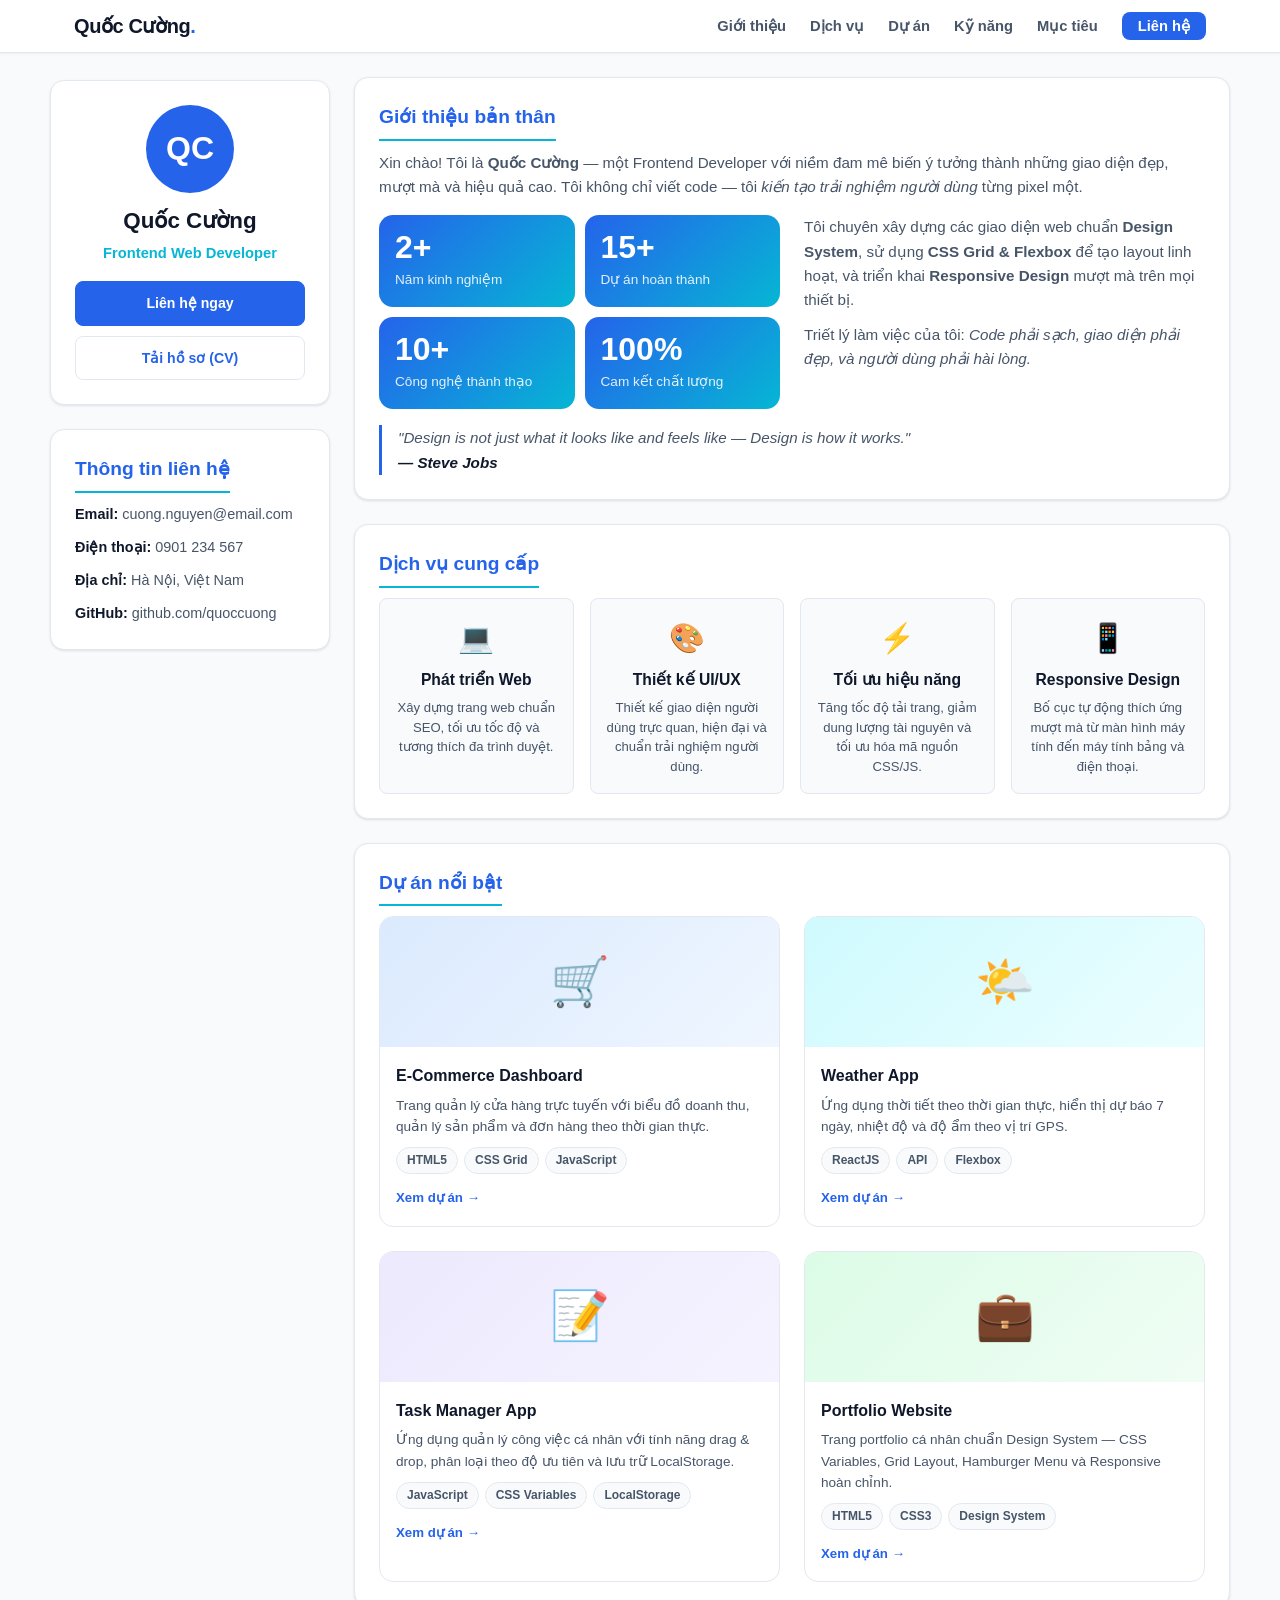
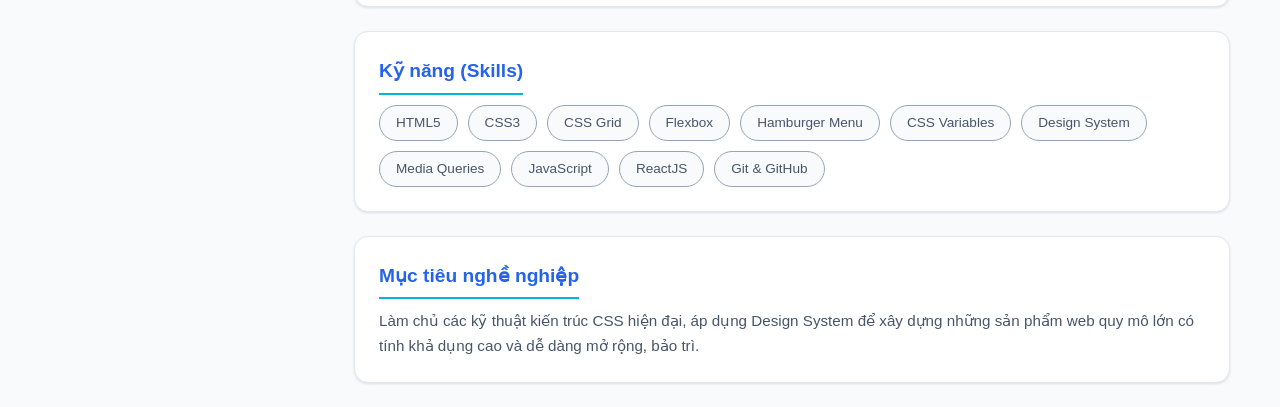
==== index.html @ c79ad803 "thembai" ====
<!DOCTYPE html>
<html lang="vi">
<head>
  <meta charset="UTF-8">
  <meta name="viewport" content="width=device-width, initial-scale=1.0">
  <title>Portfolio Cá Nhân - Quốc Cường</title>
  <!-- Liên kết stylesheet bên ngoài -->
  <link rel="stylesheet" href="style.css">

  <style>
    /* ==========================================================================
       CSS NHÚNG ĐỒNG BỘ 100% VỚI STYLE.CSS
       ========================================================================== */
    :root {
      --color-primary: #2563eb;
      --color-secondary: #06b6d4;
      --text-dark: #0f172a;
      --text-medium: #475569;
      --text-light: #94a3b8;
      --color-background: #f8fafc;
      --color-surface: #ffffff;
      --color-border: #e2e8f0;

      --spacing-xs: 6px;
      --spacing-sm: 10px;
      --spacing-md: 16px;
      --spacing-lg: 24px;
      --spacing-xl: 36px;

      --sidebar-width: 280px;
      --layout-max-width: 1180px;
      --avatar-size: 88px;

      --radius-sm: 8px;
      --radius-md: 14px;
      --radius-full: 9999px;
      --radius-circle: 50%;

      --shadow-card: 0 1px 3px rgba(15, 23, 42, 0.08), 0 1px 2px rgba(15, 23, 42, 0.04);
      --shadow-hover: 0 10px 25px -5px rgba(37, 99, 235, 0.12);
      --transition-normal: all 0.25s ease;
    }

    * { margin: 0; padding: 0; box-sizing: border-box; }
    html { scroll-behavior: smooth; }

    body {
      font-family: Arial, Helvetica, sans-serif;
      background-color: var(--color-background);
      color: var(--text-dark);
      line-height: 1.6;
    }

    /* NAVBAR & HAMBURGER MENU */
    .navbar {
      background-color: var(--color-surface);
      border-bottom: 1px solid var(--color-border);
      position: sticky;
      top: 0;
      z-index: 1000;
      box-shadow: 0 1px 3px rgba(15, 23, 42, 0.05);
    }

    .nav-container {
      max-width: var(--layout-max-width);
      margin: 0 auto;
      display: flex;
      align-items: center;
      justify-content: space-between;
      padding: var(--spacing-sm) var(--spacing-lg);
      position: relative;
    }

    .nav-logo {
      font-size: 1.25rem;
      font-weight: 800;
      color: var(--text-dark);
      text-decoration: none;
      letter-spacing: -0.02em;
    }

    .nav-logo span { color: var(--color-primary); }

    .nav-list {
      display: flex;
      align-items: center;
      list-style: none;
      gap: var(--spacing-lg);
    }

    .nav-link {
      text-decoration: none;
      color: var(--text-medium);
      font-weight: 600;
      font-size: 0.92rem;
      transition: var(--transition-normal);
    }

    .nav-link:hover { color: var(--color-primary); }

    .btn-nav {
      background-color: var(--color-primary);
      color: var(--color-surface) !important;
      padding: var(--spacing-xs) var(--spacing-md);
      border-radius: var(--radius-sm);
    }

    .btn-nav:hover { background-color: var(--color-secondary); }

    .hamburger-btn {
      display: none;
      flex-direction: column;
      justify-content: space-between;
      width: 28px;
      height: 20px;
      background: transparent;
      border: none;
      cursor: pointer;
      padding: 0;
      z-index: 1001;
    }

    .hamburger-btn .bar {
      display: block;
      width: 100%;
      height: 3px;
      background-color: var(--text-dark);
      border-radius: var(--radius-full);
      transition: var(--transition-normal);
    }

    /* BỐ CỤC CHÍNH */
    .main-wrapper {
      padding: var(--spacing-lg);
    }

    .portfolio-layout {
      max-width: var(--layout-max-width);
      margin: 0 auto;
      display: grid;
      grid-template-columns: var(--sidebar-width) 1fr;
      gap: var(--spacing-lg);
      align-items: start;
    }

    .sidebar {
      display: flex;
      flex-direction: column;
      gap: var(--spacing-lg);
      position: sticky;
      top: calc(56px + var(--spacing-lg));
    }

    .main-content {
      display: flex;
      flex-direction: column;
      gap: var(--spacing-lg);
    }

    .content-block {
      background-color: var(--color-surface);
      border: 1px solid var(--color-border);
      border-radius: var(--radius-md);
      padding: var(--space-lg, 24px);
      box-shadow: var(--shadow-card);
      transition: var(--transition-normal);
    }

    .content-block:hover { box-shadow: var(--shadow-hover); }

    .block-title {
      font-size: 1.2rem;
      font-weight: bold;
      color: var(--color-primary);
      margin-bottom: var(--spacing-sm);
      border-bottom: 2px solid var(--color-secondary);
      padding-bottom: var(--spacing-xs);
      display: inline-block;
    }

    .profile-block { text-align: center; }

    .avatar-circle {
      width: var(--avatar-size);
      height: var(--avatar-size);
      border-radius: var(--radius-circle);
      background-color: var(--color-primary);
      color: var(--color-surface);
      font-size: 2rem;
      font-weight: bold;
      display: flex;
      align-items: center;
      justify-content: center;
      margin: 0 auto var(--spacing-sm) auto;
    }

    .user-name { font-size: 1.4rem; font-weight: bold; color: var(--text-dark); }
    .user-role { color: var(--color-secondary); font-size: 0.92rem; font-weight: 600; margin-top: calc(var(--spacing-xs) / 2); }

    .contact-list {
      display: flex;
      flex-direction: column;
      gap: var(--spacing-sm);
      font-size: 0.9rem;
      color: var(--text-medium);
    }

    .contact-list strong { color: var(--text-dark); }
    .bio-text { color: var(--text-medium); font-size: 0.95rem; }

    .btn-group {
      display: flex;
      flex-direction: column;
      gap: var(--spacing-sm);
      margin-top: var(--spacing-md);
    }

    .btn {
      display: inline-flex;
      align-items: center;
      justify-content: center;
      padding: var(--spacing-sm) var(--spacing-md);
      font-size: 0.88rem;
      font-weight: bold;
      border-radius: var(--radius-sm);
      text-decoration: none;
      cursor: pointer;
      transition: var(--transition-normal);
    }

    .btn-primary {
      background-color: var(--color-primary);
      color: var(--color-surface);
      border: 1px solid var(--color-primary);
    }

    .btn-primary:hover {
      background-color: var(--color-secondary);
      border-color: var(--color-secondary);
    }

    .btn-outline {
      background-color: var(--color-surface);
      color: var(--color-primary);
      border: 1px solid var(--color-border);
    }

    .btn-outline:hover {
      border-color: var(--color-primary);
      background-color: var(--color-background);
    }

    /* BREAKPOINT CHALLENGE: DỊCH VỤ */
    .services-grid {
      display: grid;
      grid-template-columns: repeat(4, 1fr);
      gap: var(--spacing-md);
    }

    .service-card {
      background-color: var(--color-background);
      border: 1px solid var(--color-border);
      border-radius: var(--radius-sm);
      padding: var(--spacing-md);
      text-align: center;
      transition: var(--transition-normal);
    }

    .service-card:hover {
      transform: translateY(-3px);
      border-color: var(--color-primary);
      background-color: var(--color-surface);
      box-shadow: var(--shadow-hover);
    }

    .service-icon { font-size: 1.8rem; margin-bottom: var(--spacing-xs); }
    .service-title { font-size: 0.98rem; font-weight: bold; color: var(--text-dark); margin-bottom: var(--spacing-xs); }
    .service-desc { font-size: 0.82rem; color: var(--text-medium); line-height: 1.5; }

    /* FLEXBOX KỸ NĂNG */
    .skills-list { display: flex; flex-wrap: wrap; gap: var(--spacing-sm); }
    .skill-tag {
      background-color: var(--color-background);
      border: 1px solid var(--text-light);
      color: var(--text-medium);
      padding: var(--spacing-xs) var(--spacing-md);
      border-radius: var(--radius-full);
      font-size: 0.85rem;
      font-weight: 500;
      transition: var(--transition-normal);
    }

    .skill-tag:hover {
      border-color: var(--color-primary);
      color: var(--color-primary);
      background-color: var(--color-surface);
      transform: translateY(-2px);
    }

    /* PROJECTS GRID */
    .projects-grid {
      display: grid;
      grid-template-columns: repeat(2, 1fr);
      gap: var(--spacing-lg);
    }

    .project-card {
      background: var(--color-surface);
      border: 1px solid var(--color-border);
      border-radius: var(--radius-md);
      overflow: hidden;
      transition: var(--transition-normal);
      position: relative;
    }

    .project-card:hover {
      transform: translateY(-4px);
      box-shadow: var(--shadow-hover);
      border-color: var(--color-primary);
    }

    .project-thumb {
      width: 100%;
      height: 130px;
      display: flex;
      align-items: center;
      justify-content: center;
      font-size: 3rem;
    }

    .project-thumb.blue   { background: linear-gradient(135deg, #dbeafe 0%, #eff6ff 100%); }
    .project-thumb.cyan   { background: linear-gradient(135deg, #cffafe 0%, #ecfeff 100%); }
    .project-thumb.violet { background: linear-gradient(135deg, #ede9fe 0%, #f5f3ff 100%); }
    .project-thumb.green  { background: linear-gradient(135deg, #dcfce7 0%, #f0fdf4 100%); }

    .project-body { padding: var(--spacing-md); }
    .project-title { font-size: 1rem; font-weight: 700; color: var(--text-dark); margin-bottom: 6px; }
    .project-desc  { font-size: 0.85rem; color: var(--text-medium); line-height: 1.55; margin-bottom: var(--spacing-sm); }

    .project-tags { display: flex; flex-wrap: wrap; gap: 6px; margin-bottom: var(--spacing-sm); }
    .project-tag  {
      font-size: 0.75rem;
      font-weight: 600;
      padding: 3px 10px;
      border-radius: var(--radius-full);
      background: var(--color-background);
      border: 1px solid var(--color-border);
      color: var(--text-medium);
    }

    .project-link {
      font-size: 0.83rem;
      font-weight: 700;
      color: var(--color-primary);
      text-decoration: none;
      display: inline-flex;
      align-items: center;
      gap: 4px;
      transition: var(--transition-normal);
    }
    .project-link:hover { color: var(--color-secondary); gap: 8px; }

    /* ABOUT NÂNG CẤP */
    .about-grid {
      display: grid;
      grid-template-columns: 1fr 1fr;
      gap: var(--spacing-lg);
      margin-top: var(--spacing-md);
    }

    .about-highlight {
      background: linear-gradient(135deg, var(--color-primary) 0%, var(--color-secondary) 100%);
      border-radius: var(--radius-md);
      padding: var(--spacing-md);
      color: #fff;
      display: flex;
      flex-direction: column;
      gap: 6px;
    }

    .about-highlight .hl-num  { font-size: 2rem; font-weight: 800; line-height: 1; }
    .about-highlight .hl-label{ font-size: 0.85rem; opacity: 0.88; }

    .about-stats {
      display: grid;
      grid-template-columns: 1fr 1fr;
      gap: var(--spacing-sm);
    }

    .about-quote {
      border-left: 3px solid var(--color-primary);
      padding-left: var(--spacing-md);
      margin-top: var(--spacing-md);
      font-style: italic;
      color: var(--text-medium);
      font-size: 0.95rem;
      line-height: 1.65;
    }

    /* RESPONSIVE MEDIA QUERIES */
    @media (max-width: 1024px) {
      .services-grid { grid-template-columns: repeat(2, 1fr); }
    }

    @media (max-width: 768px) {
      .main-wrapper { padding: var(--spacing-md); }

      /* Hiện nút Hamburger */
      .hamburger-btn { display: flex; }

      /* Menu trượt trên mobile */
      .nav-menu {
        position: absolute;
        top: 100%;
        left: 0;
        width: 100%;
        background-color: var(--color-surface);
        border-bottom: 1px solid var(--color-border);
        box-shadow: 0 10px 15px -3px rgba(0, 0, 0, 0.1);
        max-height: 0;
        overflow: hidden;
        transition: max-height 0.35s ease-in-out;
      }

      .nav-menu.active { max-height: 350px; }

      .nav-list {
        flex-direction: column;
        align-items: flex-start;
        padding: var(--spacing-md) var(--spacing-lg);
        gap: var(--spacing-md);
      }

      .nav-link { font-size: 1rem; display: block; width: 100%; padding: var(--spacing-xs) 0; }

      /* 3 gạch biến thành dấu X */
      .hamburger-btn.active .bar:nth-child(1) {
        transform: translateY(8.5px) rotate(45deg);
        background-color: var(--color-primary);
      }
      .hamburger-btn.active .bar:nth-child(2) { opacity: 0; }
      .hamburger-btn.active .bar:nth-child(3) {
        transform: translateY(-8.5px) rotate(-45deg);
        background-color: var(--color-primary);
      }

      /* Bố cục Portfolio 1 cột */
      .portfolio-layout { grid-template-columns: 1fr; gap: var(--spacing-md); }
      .sidebar { position: static; order: 1; gap: var(--spacing-md); }
      .main-content { order: 2; gap: var(--spacing-md); }
      .content-block { padding: var(--spacing-md); }
      .services-grid { grid-template-columns: 1fr; gap: var(--spacing-sm); }
      .projects-grid { grid-template-columns: 1fr; gap: var(--spacing-sm); }
      .about-grid    { grid-template-columns: 1fr; gap: var(--spacing-md); }
      .about-stats   { grid-template-columns: 1fr 1fr; }
    }
  </style>
</head>
<body>

  <!-- 1. THANH ĐIỀU HƯỚNG NAVBAR KÈM NÚT HAMBURGER -->
  <header class="navbar">
    <div class="nav-container">
      <a href="#" class="nav-logo">Quốc Cường<span>.</span></a>

      <!-- Nút bấm Hamburger (3 gạch) -->
      <button class="hamburger-btn" id="hamburgerBtn" aria-label="Mở menu điều hướng">
        <span class="bar"></span>
        <span class="bar"></span>
        <span class="bar"></span>
      </button>

      <!-- Danh sách menu điều hướng -->
      <nav class="nav-menu" id="navMenu">
        <ul class="nav-list">
          <li><a href="#about" class="nav-link">Giới thiệu</a></li>
          <li><a href="#services" class="nav-link">Dịch vụ</a></li>
          <li><a href="#projects" class="nav-link">Dự án</a></li>
          <li><a href="#skills" class="nav-link">Kỹ năng</a></li>
          <li><a href="#goals" class="nav-link">Mục tiêu</a></li>
          <li><a href="#contact" class="nav-link btn-nav">Liên hệ</a></li>
        </ul>
      </nav>
    </div>
  </header>

  <!-- 2. KHU VỰC NỘI DUNG CHÍNH (PORTFOLIO LAYOUT) -->
  <div class="main-wrapper">
    <div class="portfolio-layout">

      <!-- CỘT 1: SIDEBAR -->
      <aside class="sidebar">
        <!-- Khối Hồ sơ cá nhân -->
        <section class="content-block profile-block">
          <div class="avatar-circle">QC</div>
          <h1 class="user-name">Quốc Cường</h1>
          <p class="user-role">Frontend Web Developer</p>

          <div class="btn-group">
            <a href="#contact" class="btn btn-primary">Liên hệ ngay</a>
            <a href="#" class="btn btn-outline">Tải hồ sơ (CV)</a>
          </div>
        </section>

        <!-- Khối Thông tin liên hệ -->
        <section class="content-block" id="contact">
          <h2 class="block-title">Thông tin liên hệ</h2>
          <div class="contact-list">
            <p><strong>Email:</strong> cuong.nguyen@email.com</p>
            <p><strong>Điện thoại:</strong> 0901 234 567</p>
            <p><strong>Địa chỉ:</strong> Hà Nội, Việt Nam</p>
            <p><strong>GitHub:</strong> github.com/quoccuong</p>
          </div>
        </section>
      </aside>

      <!-- CỘT 2: MAIN CONTENT -->
      <main class="main-content">
        
        <!-- Khối Giới thiệu -->
        <section class="content-block" id="about">
          <h2 class="block-title">Giới thiệu bản thân</h2>
          <p class="bio-text">
            Xin chào! Tôi là <strong>Quốc Cường</strong> — một Frontend Developer với niềm đam mê
            biến ý tưởng thành những giao diện đẹp, mượt mà và hiệu quả cao.
            Tôi không chỉ viết code — tôi <em>kiến tạo trải nghiệm người dùng</em> từng pixel một.
          </p>

          <!-- Stats nổi bật -->
          <div class="about-grid">
            <div class="about-stats">
              <div class="about-highlight">
                <span class="hl-num">2+</span>
                <span class="hl-label">Năm kinh nghiệm</span>
              </div>
              <div class="about-highlight">
                <span class="hl-num">15+</span>
                <span class="hl-label">Dự án hoàn thành</span>
              </div>
              <div class="about-highlight">
                <span class="hl-num">10+</span>
                <span class="hl-label">Công nghệ thành thạo</span>
              </div>
              <div class="about-highlight">
                <span class="hl-num">100%</span>
                <span class="hl-label">Cam kết chất lượng</span>
              </div>
            </div>
            <div>
              <p class="bio-text" style="margin-bottom: var(--spacing-sm);">
                Tôi chuyên xây dựng các giao diện web chuẩn <strong>Design System</strong>,
                sử dụng <strong>CSS Grid &amp; Flexbox</strong> để tạo layout linh hoạt,
                và triển khai <strong>Responsive Design</strong> mượt mà trên mọi thiết bị.
              </p>
              <p class="bio-text">
                Triết lý làm việc của tôi: <em>Code phải sạch, giao diện phải đẹp, và người dùng phải hài lòng.</em>
              </p>
            </div>
          </div>

          <blockquote class="about-quote">
            "Design is not just what it looks like and feels like — Design is how it works."
            <br><strong style="color: var(--text-dark);">— Steve Jobs</strong>
          </blockquote>
        </section>

        <!-- BREAKPOINT CHALLENGE: KHU VỰC "DỊCH VỤ" -->
        <section class="content-block" id="services">
          <h2 class="block-title">Dịch vụ cung cấp</h2>
          <div class="services-grid">
            <div class="service-card">
              <div class="service-icon">💻</div>
              <h3 class="service-title">Phát triển Web</h3>
              <p class="service-desc">Xây dựng trang web chuẩn SEO, tối ưu tốc độ và tương thích đa trình duyệt.</p>
            </div>

            <div class="service-card">
              <div class="service-icon">🎨</div>
              <h3 class="service-title">Thiết kế UI/UX</h3>
              <p class="service-desc">Thiết kế giao diện người dùng trực quan, hiện đại và chuẩn trải nghiệm người dùng.</p>
            </div>

            <div class="service-card">
              <div class="service-icon">⚡</div>
              <h3 class="service-title">Tối ưu hiệu năng</h3>
              <p class="service-desc">Tăng tốc độ tải trang, giảm dung lượng tài nguyên và tối ưu hóa mã nguồn CSS/JS.</p>
            </div>

            <div class="service-card">
              <div class="service-icon">📱</div>
              <h3 class="service-title">Responsive Design</h3>
              <p class="service-desc">Bố cục tự động thích ứng mượt mà từ màn hình máy tính đến máy tính bảng và điện thoại.</p>
            </div>
          </div>
        </section>

        <!-- Khối Kỹ năng (Skills) - DÙNG FLEXBOX TỰ ĐỘNG XUỐNG DÒNG -->
        <section class="content-block" id="projects">
          <h2 class="block-title">Dự án nổi bật</h2>
          <div class="projects-grid">

            <!-- Dự án 1 -->
            <div class="project-card">
              <div class="project-thumb blue">🛒</div>
              <div class="project-body">
                <h3 class="project-title">E-Commerce Dashboard</h3>
                <p class="project-desc">Trang quản lý cửa hàng trực tuyến với biểu đồ doanh thu, quản lý sản phẩm và đơn hàng theo thời gian thực.</p>
                <div class="project-tags">
                  <span class="project-tag">HTML5</span>
                  <span class="project-tag">CSS Grid</span>
                  <span class="project-tag">JavaScript</span>
                </div>
                <a href="#" class="project-link">Xem dự án →</a>
              </div>
            </div>

            <!-- Dự án 2 -->
            <div class="project-card">
              <div class="project-thumb cyan">🌤️</div>
              <div class="project-body">
                <h3 class="project-title">Weather App</h3>
                <p class="project-desc">Ứng dụng thời tiết theo thời gian thực, hiển thị dự báo 7 ngày, nhiệt độ và độ ẩm theo vị trí GPS.</p>
                <div class="project-tags">
                  <span class="project-tag">ReactJS</span>
                  <span class="project-tag">API</span>
                  <span class="project-tag">Flexbox</span>
                </div>
                <a href="#" class="project-link">Xem dự án →</a>
              </div>
            </div>

            <!-- Dự án 3 -->
            <div class="project-card">
              <div class="project-thumb violet">📝</div>
              <div class="project-body">
                <h3 class="project-title">Task Manager App</h3>
                <p class="project-desc">Ứng dụng quản lý công việc cá nhân với tính năng drag & drop, phân loại theo độ ưu tiên và lưu trữ LocalStorage.</p>
                <div class="project-tags">
                  <span class="project-tag">JavaScript</span>
                  <span class="project-tag">CSS Variables</span>
                  <span class="project-tag">LocalStorage</span>
                </div>
                <a href="#" class="project-link">Xem dự án →</a>
              </div>
            </div>

            <!-- Dự án 4 -->
            <div class="project-card">
              <div class="project-thumb green">💼</div>
              <div class="project-body">
                <h3 class="project-title">Portfolio Website</h3>
                <p class="project-desc">Trang portfolio cá nhân chuẩn Design System — CSS Variables, Grid Layout, Hamburger Menu và Responsive hoàn chỉnh.</p>
                <div class="project-tags">
                  <span class="project-tag">HTML5</span>
                  <span class="project-tag">CSS3</span>
                  <span class="project-tag">Design System</span>
                </div>
                <a href="#" class="project-link">Xem dự án →</a>
              </div>
            </div>

          </div>
        </section>

        <!-- Khối Kỹ năng (Skills) - DÙNG FLEXBOX TỰ ĐỘNG XUỐNG DÒNG -->
        <section class="content-block" id="skills">
          <h2 class="block-title">Kỹ năng (Skills)</h2>
          <div class="skills-list">
            <span class="skill-tag">HTML5</span>
            <span class="skill-tag">CSS3</span>
            <span class="skill-tag">CSS Grid</span>
            <span class="skill-tag">Flexbox</span>
            <span class="skill-tag">Hamburger Menu</span>
            <span class="skill-tag">CSS Variables</span>
            <span class="skill-tag">Design System</span>
            <span class="skill-tag">Media Queries</span>
            <span class="skill-tag">JavaScript</span>
            <span class="skill-tag">ReactJS</span>
            <span class="skill-tag">Git & GitHub</span>
          </div>
        </section>

        <!-- Khối Mục tiêu -->
        <section class="content-block" id="goals">
          <h2 class="block-title">Mục tiêu nghề nghiệp</h2>
          <p class="bio-text">
            Làm chủ các kỹ thuật kiến trúc CSS hiện đại, áp dụng Design System để xây dựng những sản phẩm
            web quy mô lớn có tính khả dụng cao và dễ dàng mở rộng, bảo trì.
          </p>
        </section>
      </main>

    </div>
  </div>

  <!-- JAVASCRIPT XỬ LÝ ĐÓNG/MỞ MENU HAMBURGER (CỰC KỲ GỌN NHẸ) -->
  <script>
    const hamburgerBtn = document.getElementById('hamburgerBtn');
    const navMenu = document.getElementById('navMenu');
    const navLinks = document.querySelectorAll('.nav-link');

    // 1. Đóng / Mở menu khi nhấn vào nút Hamburger
    hamburgerBtn.addEventListener('click', () => {
      hamburgerBtn.classList.toggle('active');
      navMenu.classList.toggle('active');
    });

    // 2. Tự động đóng menu lại khi người dùng nhấp vào một mục bất kỳ
    navLinks.forEach(link => {
      link.addEventListener('click', () => {
        hamburgerBtn.classList.remove('active');
        navMenu.classList.remove('active');
      });
    });
  </script>

</body>
</html>
---- style.css ----
/* ==========================================================================
   PORTFOLIO DESIGN SYSTEM & RESPONSIVE MENU HAMBURGER
   
   Hệ thống biến Design System tại :root:
   - 2 màu chủ đạo: --color-primary, --color-secondary
   - 3 mức màu xám cho text: --text-dark, --text-medium, --text-light
   - 1 màu nền: --color-background
   - Các biến khoảng cách: --spacing-sm, --spacing-md, --spacing-lg
   ========================================================================== */

/* --------------------------------------------------------------------------
   1. THIẾT LẬP DESIGN SYSTEM BẰNG CSS VARIABLES TẠI :ROOT
   -------------------------------------------------------------------------- */
:root {
  /* 2 màu chủ đạo */
  --color-primary: #2563eb;          /* Màu chính (Primary Blue) */
  --color-secondary: #06b6d4;        /* Màu phụ (Secondary Cyan) */

  /* 3 mức màu xám cho text */
  --text-dark: #0f172a;              /* Xám đậm: Tiêu đề & nội dung quan trọng */
  --text-medium: #475569;            /* Xám vừa: Văn bản mô tả, liên hệ */
  --text-light: #94a3b8;             /* Xám nhạt: Chú thích, đường viền thẻ */

  /* 1 màu nền */
  --color-background: #f8fafc;       /* Màu nền tổng thể trang web */

  /* Các biến khoảng cách (spacing) dùng chung */
  --spacing-xs: 6px;                 /* Khoảng cách siêu nhỏ: nhãn, badge */
  --spacing-sm: 10px;                /* Khoảng cách nhỏ: list item, gap kỹ năng */
  --spacing-md: 16px;                /* Khoảng cách vừa: padding card con, gap mobile */
  --spacing-lg: 24px;                /* Khoảng cách chuẩn: gap giữa các khối, padding desktop */
  --spacing-xl: 36px;                /* Khoảng cách lớn */

  /* Các biến bổ trợ bề mặt, kích thước và bo góc */
  --color-surface: #ffffff;          /* Nền khối Card nội dung */
  --color-border: #e2e8f0;           /* Đường viền bao quanh các khối */

  --sidebar-width: 280px;            /* Chiều rộng Sidebar trên Desktop */
  --layout-max-width: 1180px;        /* Chiều rộng tối đa của container */
  --avatar-size: 88px;               /* Kích thước ảnh đại diện */

  --radius-sm: 8px;                  /* Bo góc thẻ dịch vụ */
  --radius-md: 14px;                 /* Bo góc khối Card chính */
  --radius-full: 9999px;             /* Bo tròn dạng viên thuốc */
  --radius-circle: 50%;              /* Bo tròn hoàn toàn */

  --shadow-card: 0 1px 3px rgba(15, 23, 42, 0.08), 0 1px 2px rgba(15, 23, 42, 0.04);
  --shadow-hover: 0 10px 25px -5px rgba(37, 99, 235, 0.12);
  --transition-normal: all 0.25s ease;
}

/* --------------------------------------------------------------------------
   2. RESET VÀ BASE STYLES
   -------------------------------------------------------------------------- */
* {
  margin: 0;
  padding: 0;
  box-sizing: border-box;
}

html {
  scroll-behavior: smooth;
}

body {
  font-family: Arial, Helvetica, sans-serif;
  background-color: var(--color-background);
  color: var(--text-dark);
  line-height: 1.6;
}

/* --------------------------------------------------------------------------
   3. THANH ĐIỀU HƯỚNG NAVBAR & MENU HAMBURGER
   -------------------------------------------------------------------------- */
.navbar {
  background-color: var(--color-surface);
  border-bottom: 1px solid var(--color-border);
  position: sticky;
  top: 0;
  z-index: 1000;
  box-shadow: 0 1px 3px rgba(15, 23, 42, 0.05);
}

.nav-container {
  max-width: var(--layout-max-width);
  margin: 0 auto;
  display: flex;
  align-items: center;
  justify-content: space-between;
  padding: var(--spacing-sm) var(--spacing-lg);
  position: relative;
}

.nav-logo {
  font-size: 1.25rem;
  font-weight: 800;
  color: var(--text-dark);
  text-decoration: none;
  letter-spacing: -0.02em;
}

.nav-logo span {
  color: var(--color-primary);
}

.nav-list {
  display: flex;
  align-items: center;
  list-style: none;
  gap: var(--spacing-lg);
}

.nav-link {
  text-decoration: none;
  color: var(--text-medium);
  font-weight: 600;
  font-size: 0.92rem;
  transition: var(--transition-normal);
}

.nav-link:hover {
  color: var(--color-primary);
}

.btn-nav {
  background-color: var(--color-primary);
  color: var(--color-surface) !important;
  padding: var(--spacing-xs) var(--spacing-md);
  border-radius: var(--radius-sm);
}

.btn-nav:hover {
  background-color: var(--color-secondary);
}

/* Nút Hamburger (mặc định ẩn trên màn hình Desktop) */
.hamburger-btn {
  display: none;
  flex-direction: column;
  justify-content: space-between;
  width: 28px;
  height: 20px;
  background: transparent;
  border: none;
  cursor: pointer;
  padding: 0;
  z-index: 1001;
}

.hamburger-btn .bar {
  display: block;
  width: 100%;
  height: 3px;
  background-color: var(--text-dark);
  border-radius: var(--radius-full);
  transition: var(--transition-normal);
}

/* --------------------------------------------------------------------------
   4. BỐ CỤC CHÍNH BẰNG CSS GRID (DESKTOP: 2 CỘT)
   -------------------------------------------------------------------------- */
.main-wrapper {
  padding: var(--spacing-lg);
}

.portfolio-layout {
  max-width: var(--layout-max-width);
  margin: 0 auto;
  display: grid;
  grid-template-columns: var(--sidebar-width) 1fr;
  gap: var(--spacing-lg);
  align-items: start;
}

.sidebar {
  display: flex;
  flex-direction: column;
  gap: var(--spacing-lg);
  position: sticky;
  top: calc(56px + var(--spacing-lg));
}

.main-content {
  display: flex;
  flex-direction: column;
  gap: var(--spacing-lg);
}

/* --------------------------------------------------------------------------
   5. CÁC KHỐI NỘI DUNG (CARD COMPONENTS)
   -------------------------------------------------------------------------- */
.content-block {
  background-color: var(--color-surface);
  border: 1px solid var(--color-border);
  border-radius: var(--radius-md);
  padding: var(--spacing-lg);
  box-shadow: var(--shadow-card);
  transition: var(--transition-normal);
}

.content-block:hover {
  box-shadow: var(--shadow-hover);
}

.block-title {
  font-size: 1.2rem;
  font-weight: bold;
  color: var(--color-primary);
  margin-bottom: var(--spacing-sm);
  border-bottom: 2px solid var(--color-secondary);
  padding-bottom: var(--spacing-xs);
  display: inline-block;
}

/* Profile trong Sidebar */
.profile-block {
  text-align: center;
}

.avatar-circle {
  width: var(--avatar-size);
  height: var(--avatar-size);
  border-radius: var(--radius-circle);
  background-color: var(--color-primary);
  color: var(--color-surface);
  font-size: 2rem;
  font-weight: bold;
  display: flex;
  align-items: center;
  justify-content: center;
  margin: 0 auto var(--spacing-sm) auto;
}

.user-name {
  font-size: 1.4rem;
  font-weight: bold;
  color: var(--text-dark);
}

.user-role {
  color: var(--color-secondary);
  font-size: 0.92rem;
  font-weight: 600;
  margin-top: calc(var(--spacing-xs) / 2);
}

.contact-list {
  display: flex;
  flex-direction: column;
  gap: var(--spacing-sm);
  font-size: 0.9rem;
  color: var(--text-medium);
}

.contact-list strong {
  color: var(--text-dark);
}

.bio-text {
  color: var(--text-medium);
  font-size: 0.95rem;
}

.btn-group {
  display: flex;
  flex-direction: column;
  gap: var(--spacing-sm);
  margin-top: var(--spacing-md);
}

.btn {
  display: inline-flex;
  align-items: center;
  justify-content: center;
  padding: var(--spacing-sm) var(--spacing-md);
  font-size: 0.88rem;
  font-weight: bold;
  border-radius: var(--radius-sm);
  text-decoration: none;
  cursor: pointer;
  transition: var(--transition-normal);
}

.btn-primary {
  background-color: var(--color-primary);
  color: var(--color-surface);
  border: 1px solid var(--color-primary);
}

.btn-primary:hover {
  background-color: var(--color-secondary);
  border-color: var(--color-secondary);
}

.btn-outline {
  background-color: var(--color-surface);
  color: var(--color-primary);
  border: 1px solid var(--color-border);
}

.btn-outline:hover {
  border-color: var(--color-primary);
  background-color: var(--color-background);
}

/* --------------------------------------------------------------------------
   6. BREAKPOINT CHALLENGE: KHU VỰC "DỊCH VỤ"
   -------------------------------------------------------------------------- */
.services-grid {
  display: grid;
  grid-template-columns: repeat(4, 1fr);
  gap: var(--spacing-md);
}

.service-card {
  background-color: var(--color-background);
  border: 1px solid var(--color-border);
  border-radius: var(--radius-sm);
  padding: var(--spacing-md);
  text-align: center;
  transition: var(--transition-normal);
}

.service-card:hover {
  transform: translateY(-3px);
  border-color: var(--color-primary);
  background-color: var(--color-surface);
  box-shadow: var(--shadow-hover);
}

.service-icon {
  font-size: 1.8rem;
  margin-bottom: var(--spacing-xs);
}

.service-title {
  font-size: 0.98rem;
  font-weight: bold;
  color: var(--text-dark);
  margin-bottom: var(--spacing-xs);
}

.service-desc {
  font-size: 0.82rem;
  color: var(--text-medium);
  line-height: 1.5;
}

/* --------------------------------------------------------------------------
   7. DANH SÁCH "KỸ NĂNG" DÙNG FLEXBOX (TỰ ĐỘNG XUỐNG DÒNG)
   -------------------------------------------------------------------------- */
.skills-list {
  display: flex;
  flex-wrap: wrap;
  gap: var(--spacing-sm);
}

.skill-tag {
  background-color: var(--color-background);
  border: 1px solid var(--text-light);
  color: var(--text-medium);
  padding: var(--spacing-xs) var(--spacing-md);
  border-radius: var(--radius-full);
  font-size: 0.85rem;
  font-weight: 500;
  transition: var(--transition-normal);
}

.skill-tag:hover {
  border-color: var(--color-primary);
  color: var(--color-primary);
  background-color: var(--color-surface);
  transform: translateY(-2px);
}

/* --------------------------------------------------------------------------
   8. MEDIA QUERIES (RESPONSIVE CHUẨN KÈM MENU HAMBURGER)
   -------------------------------------------------------------------------- */

/* [MỨC TABLET: 768px ĐẾN 1024px] */
@media (max-width: 1024px) {
  .services-grid {
    grid-template-columns: repeat(2, 1fr);
  }
}

/* [MỨC MOBILE: MÀN HÌNH < 768px] */
@media (max-width: 768px) {
  .main-wrapper {
    padding: var(--spacing-md);
  }

  /* HIỂN THỊ NÚT HAMBURGER TRÊN MOBILE */
  .hamburger-btn {
    display: flex;
  }

  /* MENU SỔ XUỐNG KHI BẤM NÚT HAMBURGER */
  .nav-menu {
    position: absolute;
    top: 100%;
    left: 0;
    width: 100%;
    background-color: var(--color-surface);
    border-bottom: 1px solid var(--color-border);
    box-shadow: 0 10px 15px -3px rgba(0, 0, 0, 0.1);
    max-height: 0;
    overflow: hidden;
    transition: max-height 0.35s ease-in-out;
  }

  /* Khi menu được mở (active) */
  .nav-menu.active {
    max-height: 350px;
  }

  .nav-list {
    flex-direction: column;
    align-items: flex-start;
    padding: var(--spacing-md) var(--spacing-lg);
    gap: var(--spacing-md);
  }

  .nav-link {
    font-size: 1rem;
    display: block;
    width: 100%;
    padding: var(--spacing-xs) 0;
  }

  /* HIỆU ỨNG 3 GẠCH BIẾN THÀNH DẤU 'X' KHI MỞ MENU */
  .hamburger-btn.active .bar:nth-child(1) {
    transform: translateY(8.5px) rotate(45deg);
    background-color: var(--color-primary);
  }

  .hamburger-btn.active .bar:nth-child(2) {
    opacity: 0;
  }

  .hamburger-btn.active .bar:nth-child(3) {
    transform: translateY(-8.5px) rotate(-45deg);
    background-color: var(--color-primary);
  }

  /* BỐ CỤC CHÍNH CHUYỂN VỀ 1 CỘT TRÊN MOBILE */
  .portfolio-layout {
    grid-template-columns: 1fr;
    gap: var(--spacing-md);
  }

  .sidebar {
    position: static;
    order: 1;
    gap: var(--spacing-md);
  }

  .main-content {
    order: 2;
    gap: var(--spacing-md);
  }

  .content-block {
    padding: var(--spacing-md);
  }

  /* KHU VỰC DỊCH VỤ CHUYỂN VỀ 1 CỘT TRÊN MOBILE */
  .services-grid {
    grid-template-columns: 1fr;
    gap: var(--spacing-sm);
  }
}
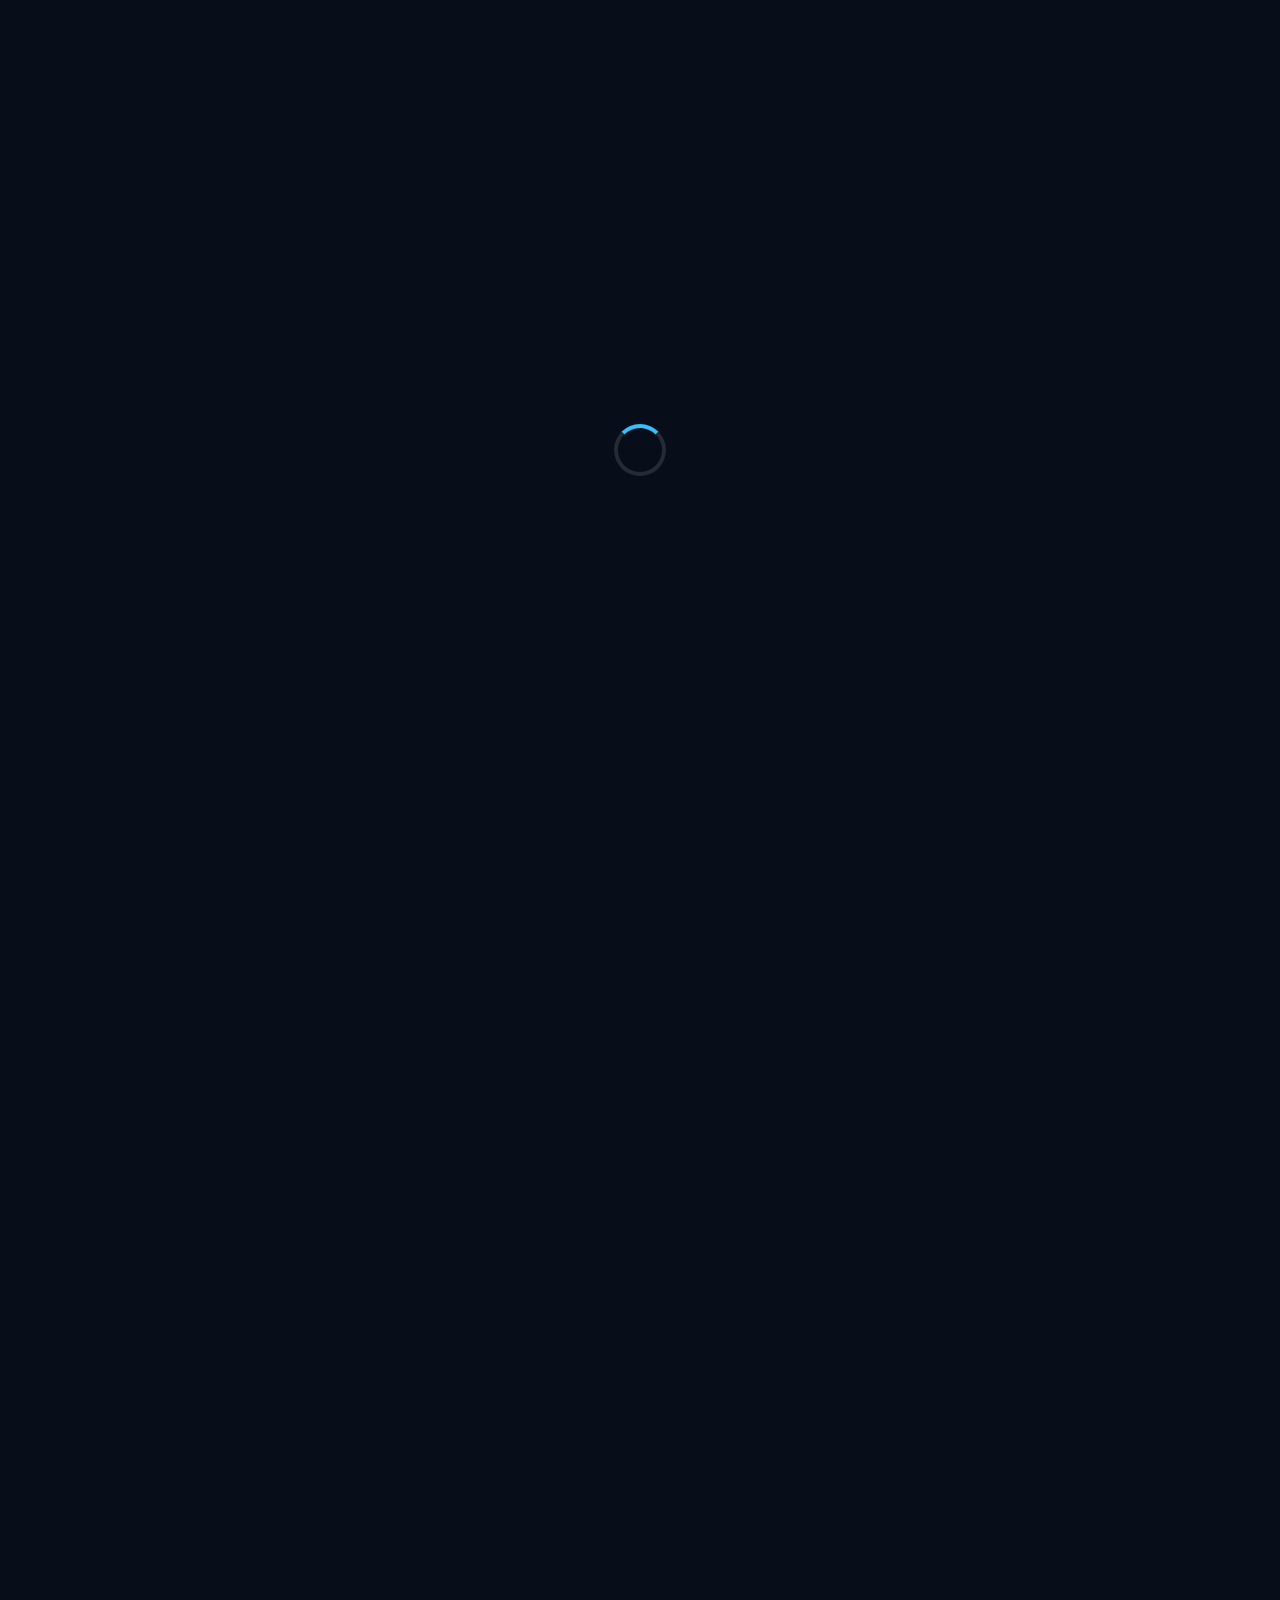
==== commit 841018d1: "Buoi6_Bt123456" ====
--- a/index.html
+++ b/index.html
@@ -1,718 +1,502 @@
-<!DOCTYPE html>
-<html lang="vi">
-<head>
-  <meta charset="UTF-8">
-  <meta name="viewport" content="width=device-width, initial-scale=1.0">
-  <title>Portfolio Cá Nhân - Quốc Cường</title>
-  <!-- Liên kết stylesheet bên ngoài -->
-  <link rel="stylesheet" href="style.css">
-
-  <style>
-    /* ==========================================================================
-       CSS NHÚNG ĐỒNG BỘ 100% VỚI STYLE.CSS
-       ========================================================================== */
-    :root {
-      --color-primary: #2563eb;
-      --color-secondary: #06b6d4;
-      --text-dark: #0f172a;
-      --text-medium: #475569;
-      --text-light: #94a3b8;
-      --color-background: #f8fafc;
-      --color-surface: #ffffff;
-      --color-border: #e2e8f0;
-
-      --spacing-xs: 6px;
-      --spacing-sm: 10px;
-      --spacing-md: 16px;
-      --spacing-lg: 24px;
-      --spacing-xl: 36px;
-
-      --sidebar-width: 280px;
-      --layout-max-width: 1180px;
-      --avatar-size: 88px;
-
-      --radius-sm: 8px;
-      --radius-md: 14px;
-      --radius-full: 9999px;
-      --radius-circle: 50%;
-
-      --shadow-card: 0 1px 3px rgba(15, 23, 42, 0.08), 0 1px 2px rgba(15, 23, 42, 0.04);
-      --shadow-hover: 0 10px 25px -5px rgba(37, 99, 235, 0.12);
-      --transition-normal: all 0.25s ease;
-    }
-
-    * { margin: 0; padding: 0; box-sizing: border-box; }
-    html { scroll-behavior: smooth; }
-
-    body {
-      font-family: Arial, Helvetica, sans-serif;
-      background-color: var(--color-background);
-      color: var(--text-dark);
-      line-height: 1.6;
-    }
-
-    /* NAVBAR & HAMBURGER MENU */
-    .navbar {
-      background-color: var(--color-surface);
-      border-bottom: 1px solid var(--color-border);
-      position: sticky;
-      top: 0;
-      z-index: 1000;
-      box-shadow: 0 1px 3px rgba(15, 23, 42, 0.05);
-    }
-
-    .nav-container {
-      max-width: var(--layout-max-width);
-      margin: 0 auto;
-      display: flex;
-      align-items: center;
-      justify-content: space-between;
-      padding: var(--spacing-sm) var(--spacing-lg);
-      position: relative;
-    }
-
-    .nav-logo {
-      font-size: 1.25rem;
-      font-weight: 800;
-      color: var(--text-dark);
-      text-decoration: none;
-      letter-spacing: -0.02em;
-    }
-
-    .nav-logo span { color: var(--color-primary); }
-
-    .nav-list {
-      display: flex;
-      align-items: center;
-      list-style: none;
-      gap: var(--spacing-lg);
-    }
-
-    .nav-link {
-      text-decoration: none;
-      color: var(--text-medium);
-      font-weight: 600;
-      font-size: 0.92rem;
-      transition: var(--transition-normal);
-    }
-
-    .nav-link:hover { color: var(--color-primary); }
-
-    .btn-nav {
-      background-color: var(--color-primary);
-      color: var(--color-surface) !important;
-      padding: var(--spacing-xs) var(--spacing-md);
-      border-radius: var(--radius-sm);
-    }
-
-    .btn-nav:hover { background-color: var(--color-secondary); }
-
-    .hamburger-btn {
-      display: none;
-      flex-direction: column;
-      justify-content: space-between;
-      width: 28px;
-      height: 20px;
-      background: transparent;
-      border: none;
-      cursor: pointer;
-      padding: 0;
-      z-index: 1001;
-    }
-
-    .hamburger-btn .bar {
-      display: block;
-      width: 100%;
-      height: 3px;
-      background-color: var(--text-dark);
-      border-radius: var(--radius-full);
-      transition: var(--transition-normal);
-    }
-
-    /* BỐ CỤC CHÍNH */
-    .main-wrapper {
-      padding: var(--spacing-lg);
-    }
-
-    .portfolio-layout {
-      max-width: var(--layout-max-width);
-      margin: 0 auto;
-      display: grid;
-      grid-template-columns: var(--sidebar-width) 1fr;
-      gap: var(--spacing-lg);
-      align-items: start;
-    }
-
-    .sidebar {
-      display: flex;
-      flex-direction: column;
-      gap: var(--spacing-lg);
-      position: sticky;
-      top: calc(56px + var(--spacing-lg));
-    }
-
-    .main-content {
-      display: flex;
-      flex-direction: column;
-      gap: var(--spacing-lg);
-    }
-
-    .content-block {
-      background-color: var(--color-surface);
-      border: 1px solid var(--color-border);
-      border-radius: var(--radius-md);
-      padding: var(--space-lg, 24px);
-      box-shadow: var(--shadow-card);
-      transition: var(--transition-normal);
-    }
-
-    .content-block:hover { box-shadow: var(--shadow-hover); }
-
-    .block-title {
-      font-size: 1.2rem;
-      font-weight: bold;
-      color: var(--color-primary);
-      margin-bottom: var(--spacing-sm);
-      border-bottom: 2px solid var(--color-secondary);
-      padding-bottom: var(--spacing-xs);
-      display: inline-block;
-    }
-
-    .profile-block { text-align: center; }
-
-    .avatar-circle {
-      width: var(--avatar-size);
-      height: var(--avatar-size);
-      border-radius: var(--radius-circle);
-      background-color: var(--color-primary);
-      color: var(--color-surface);
-      font-size: 2rem;
-      font-weight: bold;
-      display: flex;
-      align-items: center;
-      justify-content: center;
-      margin: 0 auto var(--spacing-sm) auto;
-    }
-
-    .user-name { font-size: 1.4rem; font-weight: bold; color: var(--text-dark); }
-    .user-role { color: var(--color-secondary); font-size: 0.92rem; font-weight: 600; margin-top: calc(var(--spacing-xs) / 2); }
-
-    .contact-list {
-      display: flex;
-      flex-direction: column;
-      gap: var(--spacing-sm);
-      font-size: 0.9rem;
-      color: var(--text-medium);
-    }
-
-    .contact-list strong { color: var(--text-dark); }
-    .bio-text { color: var(--text-medium); font-size: 0.95rem; }
-
-    .btn-group {
-      display: flex;
-      flex-direction: column;
-      gap: var(--spacing-sm);
-      margin-top: var(--spacing-md);
-    }
-
-    .btn {
-      display: inline-flex;
-      align-items: center;
-      justify-content: center;
-      padding: var(--spacing-sm) var(--spacing-md);
-      font-size: 0.88rem;
-      font-weight: bold;
-      border-radius: var(--radius-sm);
-      text-decoration: none;
-      cursor: pointer;
-      transition: var(--transition-normal);
-    }
-
-    .btn-primary {
-      background-color: var(--color-primary);
-      color: var(--color-surface);
-      border: 1px solid var(--color-primary);
-    }
-
-    .btn-primary:hover {
-      background-color: var(--color-secondary);
-      border-color: var(--color-secondary);
-    }
-
-    .btn-outline {
-      background-color: var(--color-surface);
-      color: var(--color-primary);
-      border: 1px solid var(--color-border);
-    }
-
-    .btn-outline:hover {
-      border-color: var(--color-primary);
-      background-color: var(--color-background);
-    }
-
-    /* BREAKPOINT CHALLENGE: DỊCH VỤ */
-    .services-grid {
-      display: grid;
-      grid-template-columns: repeat(4, 1fr);
-      gap: var(--spacing-md);
-    }
-
-    .service-card {
-      background-color: var(--color-background);
-      border: 1px solid var(--color-border);
-      border-radius: var(--radius-sm);
-      padding: var(--spacing-md);
-      text-align: center;
-      transition: var(--transition-normal);
-    }
-
-    .service-card:hover {
-      transform: translateY(-3px);
-      border-color: var(--color-primary);
-      background-color: var(--color-surface);
-      box-shadow: var(--shadow-hover);
-    }
-
-    .service-icon { font-size: 1.8rem; margin-bottom: var(--spacing-xs); }
-    .service-title { font-size: 0.98rem; font-weight: bold; color: var(--text-dark); margin-bottom: var(--spacing-xs); }
-    .service-desc { font-size: 0.82rem; color: var(--text-medium); line-height: 1.5; }
-
-    /* FLEXBOX KỸ NĂNG */
-    .skills-list { display: flex; flex-wrap: wrap; gap: var(--spacing-sm); }
-    .skill-tag {
-      background-color: var(--color-background);
-      border: 1px solid var(--text-light);
-      color: var(--text-medium);
-      padding: var(--spacing-xs) var(--spacing-md);
-      border-radius: var(--radius-full);
-      font-size: 0.85rem;
-      font-weight: 500;
-      transition: var(--transition-normal);
-    }
-
-    .skill-tag:hover {
-      border-color: var(--color-primary);
-      color: var(--color-primary);
-      background-color: var(--color-surface);
-      transform: translateY(-2px);
-    }
-
-    /* PROJECTS GRID */
-    .projects-grid {
-      display: grid;
-      grid-template-columns: repeat(2, 1fr);
-      gap: var(--spacing-lg);
-    }
-
-    .project-card {
-      background: var(--color-surface);
-      border: 1px solid var(--color-border);
-      border-radius: var(--radius-md);
-      overflow: hidden;
-      transition: var(--transition-normal);
-      position: relative;
-    }
-
-    .project-card:hover {
-      transform: translateY(-4px);
-      box-shadow: var(--shadow-hover);
-      border-color: var(--color-primary);
-    }
-
-    .project-thumb {
-      width: 100%;
-      height: 130px;
-      display: flex;
-      align-items: center;
-      justify-content: center;
-      font-size: 3rem;
-    }
-
-    .project-thumb.blue   { background: linear-gradient(135deg, #dbeafe 0%, #eff6ff 100%); }
-    .project-thumb.cyan   { background: linear-gradient(135deg, #cffafe 0%, #ecfeff 100%); }
-    .project-thumb.violet { background: linear-gradient(135deg, #ede9fe 0%, #f5f3ff 100%); }
-    .project-thumb.green  { background: linear-gradient(135deg, #dcfce7 0%, #f0fdf4 100%); }
-
-    .project-body { padding: var(--spacing-md); }
-    .project-title { font-size: 1rem; font-weight: 700; color: var(--text-dark); margin-bottom: 6px; }
-    .project-desc  { font-size: 0.85rem; color: var(--text-medium); line-height: 1.55; margin-bottom: var(--spacing-sm); }
-
-    .project-tags { display: flex; flex-wrap: wrap; gap: 6px; margin-bottom: var(--spacing-sm); }
-    .project-tag  {
-      font-size: 0.75rem;
-      font-weight: 600;
-      padding: 3px 10px;
-      border-radius: var(--radius-full);
-      background: var(--color-background);
-      border: 1px solid var(--color-border);
-      color: var(--text-medium);
-    }
-
-    .project-link {
-      font-size: 0.83rem;
-      font-weight: 700;
-      color: var(--color-primary);
-      text-decoration: none;
-      display: inline-flex;
-      align-items: center;
-      gap: 4px;
-      transition: var(--transition-normal);
-    }
-    .project-link:hover { color: var(--color-secondary); gap: 8px; }
-
-    /* ABOUT NÂNG CẤP */
-    .about-grid {
-      display: grid;
-      grid-template-columns: 1fr 1fr;
-      gap: var(--spacing-lg);
-      margin-top: var(--spacing-md);
-    }
-
-    .about-highlight {
-      background: linear-gradient(135deg, var(--color-primary) 0%, var(--color-secondary) 100%);
-      border-radius: var(--radius-md);
-      padding: var(--spacing-md);
-      color: #fff;
-      display: flex;
-      flex-direction: column;
-      gap: 6px;
-    }
-
-    .about-highlight .hl-num  { font-size: 2rem; font-weight: 800; line-height: 1; }
-    .about-highlight .hl-label{ font-size: 0.85rem; opacity: 0.88; }
-
-    .about-stats {
-      display: grid;
-      grid-template-columns: 1fr 1fr;
-      gap: var(--spacing-sm);
-    }
-
-    .about-quote {
-      border-left: 3px solid var(--color-primary);
-      padding-left: var(--spacing-md);
-      margin-top: var(--spacing-md);
-      font-style: italic;
-      color: var(--text-medium);
-      font-size: 0.95rem;
-      line-height: 1.65;
-    }
-
-    /* RESPONSIVE MEDIA QUERIES */
-    @media (max-width: 1024px) {
-      .services-grid { grid-template-columns: repeat(2, 1fr); }
-    }
-
-    @media (max-width: 768px) {
-      .main-wrapper { padding: var(--spacing-md); }
-
-      /* Hiện nút Hamburger */
-      .hamburger-btn { display: flex; }
-
-      /* Menu trượt trên mobile */
-      .nav-menu {
-        position: absolute;
-        top: 100%;
-        left: 0;
-        width: 100%;
-        background-color: var(--color-surface);
-        border-bottom: 1px solid var(--color-border);
-        box-shadow: 0 10px 15px -3px rgba(0, 0, 0, 0.1);
-        max-height: 0;
-        overflow: hidden;
-        transition: max-height 0.35s ease-in-out;
-      }
-
-      .nav-menu.active { max-height: 350px; }
-
-      .nav-list {
-        flex-direction: column;
-        align-items: flex-start;
-        padding: var(--spacing-md) var(--spacing-lg);
-        gap: var(--spacing-md);
-      }
-
-      .nav-link { font-size: 1rem; display: block; width: 100%; padding: var(--spacing-xs) 0; }
-
-      /* 3 gạch biến thành dấu X */
-      .hamburger-btn.active .bar:nth-child(1) {
-        transform: translateY(8.5px) rotate(45deg);
-        background-color: var(--color-primary);
-      }
-      .hamburger-btn.active .bar:nth-child(2) { opacity: 0; }
-      .hamburger-btn.active .bar:nth-child(3) {
-        transform: translateY(-8.5px) rotate(-45deg);
-        background-color: var(--color-primary);
-      }
-
-      /* Bố cục Portfolio 1 cột */
-      .portfolio-layout { grid-template-columns: 1fr; gap: var(--spacing-md); }
-      .sidebar { position: static; order: 1; gap: var(--spacing-md); }
-      .main-content { order: 2; gap: var(--spacing-md); }
-      .content-block { padding: var(--spacing-md); }
-      .services-grid { grid-template-columns: 1fr; gap: var(--spacing-sm); }
-      .projects-grid { grid-template-columns: 1fr; gap: var(--spacing-sm); }
-      .about-grid    { grid-template-columns: 1fr; gap: var(--spacing-md); }
-      .about-stats   { grid-template-columns: 1fr 1fr; }
-    }
-  </style>
-</head>
-<body>
-
-  <!-- 1. THANH ĐIỀU HƯỚNG NAVBAR KÈM NÚT HAMBURGER -->
-  <header class="navbar">
-    <div class="nav-container">
-      <a href="#" class="nav-logo">Quốc Cường<span>.</span></a>
-
-      <!-- Nút bấm Hamburger (3 gạch) -->
-      <button class="hamburger-btn" id="hamburgerBtn" aria-label="Mở menu điều hướng">
-        <span class="bar"></span>
-        <span class="bar"></span>
-        <span class="bar"></span>
-      </button>
-
-      <!-- Danh sách menu điều hướng -->
-      <nav class="nav-menu" id="navMenu">
-        <ul class="nav-list">
-          <li><a href="#about" class="nav-link">Giới thiệu</a></li>
-          <li><a href="#services" class="nav-link">Dịch vụ</a></li>
-          <li><a href="#projects" class="nav-link">Dự án</a></li>
-          <li><a href="#skills" class="nav-link">Kỹ năng</a></li>
-          <li><a href="#goals" class="nav-link">Mục tiêu</a></li>
-          <li><a href="#contact" class="nav-link btn-nav">Liên hệ</a></li>
-        </ul>
-      </nav>
-    </div>
-  </header>
-
-  <!-- 2. KHU VỰC NỘI DUNG CHÍNH (PORTFOLIO LAYOUT) -->
-  <div class="main-wrapper">
-    <div class="portfolio-layout">
-
-      <!-- CỘT 1: SIDEBAR -->
-      <aside class="sidebar">
-        <!-- Khối Hồ sơ cá nhân -->
-        <section class="content-block profile-block">
-          <div class="avatar-circle">QC</div>
-          <h1 class="user-name">Quốc Cường</h1>
-          <p class="user-role">Frontend Web Developer</p>
-
-          <div class="btn-group">
-            <a href="#contact" class="btn btn-primary">Liên hệ ngay</a>
-            <a href="#" class="btn btn-outline">Tải hồ sơ (CV)</a>
-          </div>
-        </section>
-
-        <!-- Khối Thông tin liên hệ -->
-        <section class="content-block" id="contact">
-          <h2 class="block-title">Thông tin liên hệ</h2>
-          <div class="contact-list">
-            <p><strong>Email:</strong> cuong.nguyen@email.com</p>
-            <p><strong>Điện thoại:</strong> 0901 234 567</p>
-            <p><strong>Địa chỉ:</strong> Hà Nội, Việt Nam</p>
-            <p><strong>GitHub:</strong> github.com/quoccuong</p>
-          </div>
-        </section>
-      </aside>
-
-      <!-- CỘT 2: MAIN CONTENT -->
-      <main class="main-content">
-        
-        <!-- Khối Giới thiệu -->
-        <section class="content-block" id="about">
-          <h2 class="block-title">Giới thiệu bản thân</h2>
-          <p class="bio-text">
-            Xin chào! Tôi là <strong>Quốc Cường</strong> — một Frontend Developer với niềm đam mê
-            biến ý tưởng thành những giao diện đẹp, mượt mà và hiệu quả cao.
-            Tôi không chỉ viết code — tôi <em>kiến tạo trải nghiệm người dùng</em> từng pixel một.
-          </p>
-
-          <!-- Stats nổi bật -->
-          <div class="about-grid">
-            <div class="about-stats">
-              <div class="about-highlight">
-                <span class="hl-num">2+</span>
-                <span class="hl-label">Năm kinh nghiệm</span>
-              </div>
-              <div class="about-highlight">
-                <span class="hl-num">15+</span>
-                <span class="hl-label">Dự án hoàn thành</span>
-              </div>
-              <div class="about-highlight">
-                <span class="hl-num">10+</span>
-                <span class="hl-label">Công nghệ thành thạo</span>
-              </div>
-              <div class="about-highlight">
-                <span class="hl-num">100%</span>
-                <span class="hl-label">Cam kết chất lượng</span>
-              </div>
-            </div>
-            <div>
-              <p class="bio-text" style="margin-bottom: var(--spacing-sm);">
-                Tôi chuyên xây dựng các giao diện web chuẩn <strong>Design System</strong>,
-                sử dụng <strong>CSS Grid &amp; Flexbox</strong> để tạo layout linh hoạt,
-                và triển khai <strong>Responsive Design</strong> mượt mà trên mọi thiết bị.
-              </p>
-              <p class="bio-text">
-                Triết lý làm việc của tôi: <em>Code phải sạch, giao diện phải đẹp, và người dùng phải hài lòng.</em>
-              </p>
-            </div>
-          </div>
-
-          <blockquote class="about-quote">
-            "Design is not just what it looks like and feels like — Design is how it works."
-            <br><strong style="color: var(--text-dark);">— Steve Jobs</strong>
-          </blockquote>
-        </section>
-
-        <!-- BREAKPOINT CHALLENGE: KHU VỰC "DỊCH VỤ" -->
-        <section class="content-block" id="services">
-          <h2 class="block-title">Dịch vụ cung cấp</h2>
-          <div class="services-grid">
-            <div class="service-card">
-              <div class="service-icon">💻</div>
-              <h3 class="service-title">Phát triển Web</h3>
-              <p class="service-desc">Xây dựng trang web chuẩn SEO, tối ưu tốc độ và tương thích đa trình duyệt.</p>
-            </div>
-
-            <div class="service-card">
-              <div class="service-icon">🎨</div>
-              <h3 class="service-title">Thiết kế UI/UX</h3>
-              <p class="service-desc">Thiết kế giao diện người dùng trực quan, hiện đại và chuẩn trải nghiệm người dùng.</p>
-            </div>
-
-            <div class="service-card">
-              <div class="service-icon">⚡</div>
-              <h3 class="service-title">Tối ưu hiệu năng</h3>
-              <p class="service-desc">Tăng tốc độ tải trang, giảm dung lượng tài nguyên và tối ưu hóa mã nguồn CSS/JS.</p>
-            </div>
-
-            <div class="service-card">
-              <div class="service-icon">📱</div>
-              <h3 class="service-title">Responsive Design</h3>
-              <p class="service-desc">Bố cục tự động thích ứng mượt mà từ màn hình máy tính đến máy tính bảng và điện thoại.</p>
-            </div>
-          </div>
-        </section>
-
-        <!-- Khối Kỹ năng (Skills) - DÙNG FLEXBOX TỰ ĐỘNG XUỐNG DÒNG -->
-        <section class="content-block" id="projects">
-          <h2 class="block-title">Dự án nổi bật</h2>
-          <div class="projects-grid">
-
-            <!-- Dự án 1 -->
-            <div class="project-card">
-              <div class="project-thumb blue">🛒</div>
-              <div class="project-body">
-                <h3 class="project-title">E-Commerce Dashboard</h3>
-                <p class="project-desc">Trang quản lý cửa hàng trực tuyến với biểu đồ doanh thu, quản lý sản phẩm và đơn hàng theo thời gian thực.</p>
-                <div class="project-tags">
-                  <span class="project-tag">HTML5</span>
-                  <span class="project-tag">CSS Grid</span>
-                  <span class="project-tag">JavaScript</span>
-                </div>
-                <a href="#" class="project-link">Xem dự án →</a>
-              </div>
-            </div>
-
-            <!-- Dự án 2 -->
-            <div class="project-card">
-              <div class="project-thumb cyan">🌤️</div>
-              <div class="project-body">
-                <h3 class="project-title">Weather App</h3>
-                <p class="project-desc">Ứng dụng thời tiết theo thời gian thực, hiển thị dự báo 7 ngày, nhiệt độ và độ ẩm theo vị trí GPS.</p>
-                <div class="project-tags">
-                  <span class="project-tag">ReactJS</span>
-                  <span class="project-tag">API</span>
-                  <span class="project-tag">Flexbox</span>
-                </div>
-                <a href="#" class="project-link">Xem dự án →</a>
-              </div>
-            </div>
-
-            <!-- Dự án 3 -->
-            <div class="project-card">
-              <div class="project-thumb violet">📝</div>
-              <div class="project-body">
-                <h3 class="project-title">Task Manager App</h3>
-                <p class="project-desc">Ứng dụng quản lý công việc cá nhân với tính năng drag & drop, phân loại theo độ ưu tiên và lưu trữ LocalStorage.</p>
-                <div class="project-tags">
-                  <span class="project-tag">JavaScript</span>
-                  <span class="project-tag">CSS Variables</span>
-                  <span class="project-tag">LocalStorage</span>
-                </div>
-                <a href="#" class="project-link">Xem dự án →</a>
-              </div>
-            </div>
-
-            <!-- Dự án 4 -->
-            <div class="project-card">
-              <div class="project-thumb green">💼</div>
-              <div class="project-body">
-                <h3 class="project-title">Portfolio Website</h3>
-                <p class="project-desc">Trang portfolio cá nhân chuẩn Design System — CSS Variables, Grid Layout, Hamburger Menu và Responsive hoàn chỉnh.</p>
-                <div class="project-tags">
-                  <span class="project-tag">HTML5</span>
-                  <span class="project-tag">CSS3</span>
-                  <span class="project-tag">Design System</span>
-                </div>
-                <a href="#" class="project-link">Xem dự án →</a>
-              </div>
-            </div>
-
-          </div>
-        </section>
-
-        <!-- Khối Kỹ năng (Skills) - DÙNG FLEXBOX TỰ ĐỘNG XUỐNG DÒNG -->
-        <section class="content-block" id="skills">
-          <h2 class="block-title">Kỹ năng (Skills)</h2>
-          <div class="skills-list">
-            <span class="skill-tag">HTML5</span>
-            <span class="skill-tag">CSS3</span>
-            <span class="skill-tag">CSS Grid</span>
-            <span class="skill-tag">Flexbox</span>
-            <span class="skill-tag">Hamburger Menu</span>
-            <span class="skill-tag">CSS Variables</span>
-            <span class="skill-tag">Design System</span>
-            <span class="skill-tag">Media Queries</span>
-            <span class="skill-tag">JavaScript</span>
-            <span class="skill-tag">ReactJS</span>
-            <span class="skill-tag">Git & GitHub</span>
-          </div>
-        </section>
-
-        <!-- Khối Mục tiêu -->
-        <section class="content-block" id="goals">
-          <h2 class="block-title">Mục tiêu nghề nghiệp</h2>
-          <p class="bio-text">
-            Làm chủ các kỹ thuật kiến trúc CSS hiện đại, áp dụng Design System để xây dựng những sản phẩm
-            web quy mô lớn có tính khả dụng cao và dễ dàng mở rộng, bảo trì.
-          </p>
-        </section>
-      </main>
-
-    </div>
-  </div>
-
-  <!-- JAVASCRIPT XỬ LÝ ĐÓNG/MỞ MENU HAMBURGER (CỰC KỲ GỌN NHẸ) -->
-  <script>
-    const hamburgerBtn = document.getElementById('hamburgerBtn');
-    const navMenu = document.getElementById('navMenu');
-    const navLinks = document.querySelectorAll('.nav-link');
-
-    // 1. Đóng / Mở menu khi nhấn vào nút Hamburger
-    hamburgerBtn.addEventListener('click', () => {
-      hamburgerBtn.classList.toggle('active');
-      navMenu.classList.toggle('active');
-    });
-
-    // 2. Tự động đóng menu lại khi người dùng nhấp vào một mục bất kỳ
-    navLinks.forEach(link => {
-      link.addEventListener('click', () => {
-        hamburgerBtn.classList.remove('active');
-        navMenu.classList.remove('active');
-      });
-    });
-  </script>
-
-</body>
-</html>
+<!DOCTYPE html>
+<html lang="vi">
+<head>
+  <meta charset="UTF-8">
+  <meta name="viewport" content="width=device-width, initial-scale=1.0">
+  <title>Alex Nguyen - Senior Creative Developer & UI/UX</title>
+  <link rel="stylesheet" href="style.css">
+</head>
+<body>
+
+  <!-- ====================================================================
+       1. PHẦN LOADING (BT2):
+       Ban đầu màn hình CHỈ CÓ DUY NHẤT vòng tròn xoay này ở chính giữa.
+       Không có bất kỳ chữ hay nội dung nào khác xuất hiện.
+       ==================================================================== -->
+  <div id="loadingScreen" class="loading-screen">
+    <div class="loader"></div>
+  </div>
+
+  <!-- ====================================================================
+       2. NỘI DUNG PORTFOLIO THỰC TẾ:
+       Được ẩn hoàn toàn lúc đầu. Sau khi vòng xoay loading chạy xong (~1.8s),
+       toàn bộ website thật này sẽ xuất hiện mượt mà.
+       ==================================================================== -->
+  <div id="mainWebsite" class="main-website">
+
+    <!-- HEADER / NAVIGATION -->
+    <header class="navbar">
+      <div class="nav-container">
+        <a href="#" class="nav-logo">Alex<span>.dev</span></a>
+
+        <!-- ================= BÀI 5: MODERN HAMBURGER MENU ================= -->
+        <!-- Checkbox ẩn điều khiển trạng thái menu thuần CSS qua :checked -->
+        <input type="checkbox" id="navToggle" class="nav-toggle-checkbox">
+
+        <!-- Nút Hamburger 3 thanh ngang -->
+        <label for="navToggle" class="hamburger-btn" aria-label="Menu" title="Menu Hamburger">
+          <span class="hamburger-bar bar-top"></span>
+          <span class="hamburger-bar bar-mid"></span>
+          <span class="hamburger-bar bar-bot"></span>
+        </label>
+
+        <!-- Menu điều hướng (hoạt động trên cả Desktop và Mobile khi bấm Hamburger) -->
+        <nav class="nav-menu">
+          <a href="#about" class="nav-link"><span>⚡</span> Giới Thiệu</a>
+          <a href="#projects" class="nav-link"><span>💼</span> Dự Án</a>
+          <a href="#skills" class="nav-link"><span>🎯</span> Kỹ Năng</a>
+          <a href="#contact" class="nav-link"><span>📩</span> Liên Hệ</a>
+          <a href="#contact" class="btn btn-primary mobile-cta-btn">Tuyển Dụng Tôi</a>
+        </nav>
+        <a href="#contact" class="btn btn-primary nav-cta">Tuyển Dụng Tôi</a>
+      </div>
+    </header>
+
+    <main>
+      <!-- HERO BANNER -->
+      <section class="hero-section">
+        <div class="container hero-container">
+          <div class="hero-badge">
+            <span class="status-dot"></span> Sẵn sàng nhận dự án mới
+          </div>
+
+          <!-- ================= BÀI 3: TYPING EFFECT ================= -->
+          <!-- Hiệu ứng chữ tự gõ và con trỏ nhấp nháy liên tục thuần CSS -->
+          <div class="typing-container">
+            <span class="typing-text">Tôi là kỹ sư phần mềm</span>
+          </div>
+
+          <h1 class="hero-title">
+            Thiết Kế Trải Nghiệm Số & <br>
+            <span class="gradient-text">Lập Trình Web Tốc Độ Cao</span>
+          </h1>
+          <p class="hero-desc">
+            Tôi là Alex Nguyễn — Senior Front-End Developer & UI/UX Specialist với 5+ năm kinh nghiệm 
+            xây dựng các ứng dụng web đạt chuẩn 60fps, tương tác mượt mà và tối ưu chuyển động trên GPU.
+          </p>
+          <div class="hero-buttons">
+            <a href="#projects" class="btn btn-primary">Xem Dự Án Đã Làm</a>
+            <a href="#contact" class="btn btn-outline">Nhận Báo Giá Dự Án</a>
+          </div>
+
+          <!-- Quick Stats -->
+          <div class="stats-bar">
+            <div class="stat-item">
+              <span class="stat-num">05+</span>
+              <span class="stat-label">Năm Kinh Nghiệm</span>
+            </div>
+            <div class="stat-item">
+              <span class="stat-num">48+</span>
+              <span class="stat-label">Dự Án Hoàn Thành</span>
+            </div>
+            <div class="stat-item">
+              <span class="stat-num">99.8%</span>
+              <span class="stat-label">Khách Hàng Hài Lòng</span>
+            </div>
+            <div class="stat-item">
+              <span class="stat-num">60fps</span>
+              <span class="stat-label">Chuẩn Mượt Trên Mobile</span>
+            </div>
+          </div>
+        </div>
+      </section>
+
+      <!-- ABOUT SECTION (ÁP DỤNG SCROLL REVEAL) -->
+      <section id="about" class="section scroll-reveal">
+        <div class="container">
+          <div class="section-title-wrap">
+            <span class="sub-heading">VỀ BẢN THÂN</span>
+            <h2 class="main-heading">Biến Ý Tưởng Thành Hiện Thực</h2>
+          </div>
+
+          <div class="about-layout-wrap">
+            <!-- ================= BÀI 2: CARD FLIP EFFECT ================= -->
+            <!-- Container chính và hai thẻ con: .card-front, .card-back -->
+            <div class="card-container flip-card-wrapper">
+              <div class="card-inner flip-card-inner">
+                <!-- Mặt trước: Hiện ảnh và tên -->
+                <div class="card-front flip-card-face">
+                  <div class="flip-avatar-box">
+                    <img src="https://images.unsplash.com/photo-1506794778202-cad84cf45f1d?auto=format&fit=crop&w=600&q=80" alt="Ảnh đại diện Cao Quốc Cường">
+                  </div>
+                  <h3 class="flip-person-name">Cao Quốc Cường</h3>
+                  <p class="flip-person-role">Senior Front-End &amp; UI/UX Specialist</p>
+                  <div class="flip-hint">Di chuột vào để xem mạng xã hội ➔</div>
+                </div>
+
+                <!-- Mặt sau: Lộ ra các liên kết mạng xã hội (Facebook, GitHub) -->
+                <div class="card-back flip-card-face">
+                  <h3 class="flip-back-name">Cao Quốc Cường</h3>
+                  <div class="social-links-list">
+                    <a href="https://facebook.com" target="_blank" class="social-btn btn-fb">
+                      <span class="social-icon">📘</span> Facebook Profile
+                    </a>
+                    <a href="https://github.com" target="_blank" class="social-btn btn-gh">
+                      <span class="social-icon">💻</span> GitHub Profile
+                    </a>
+                  </div>
+                  <div class="flip-info-row">
+                    <span class="info-label">Email:</span>
+                    <span class="info-val">quoccuong@devportfolio.com</span>
+                  </div>
+                  <p class="flip-bio">
+                    Kết nối với tôi để cùng hợp tác phát triển các dự án web 60fps chuẩn hiệu năng.
+                  </p>
+                </div>
+              </div>
+            </div>
+
+            <!-- Các thẻ năng lực cốt lõi có sẵn -->
+            <div class="about-grid">
+              <div class="about-card scroll-reveal">
+                <div class="card-icon">⚡</div>
+                <h3>Tối Ưu Hiệu Năng GPU</h3>
+                <p>Mọi animation và chuyển động hover đều tận dụng triệt để <code>transform: translate3d()</code> và <code>opacity</code>, hoàn toàn nói không với các thuộc tính gây reflow lag giật như <code>top/left</code>.</p>
+              </div>
+
+              <div class="about-card scroll-reveal">
+                <div class="card-icon">🎯</div>
+                <h3>Trải Nghiệm Cuộn Hiện Đại</h3>
+                <p>Tự động xuất hiện từng khối nội dung khi cuộn chuột nhờ kỹ thuật <strong>Scroll-Driven Animations</strong> thế hệ mới, mượt mà mà không tốn tài nguyên chạy JavaScript.</p>
+              </div>
+
+              <div class="about-card scroll-reveal">
+                <div class="card-icon">📱</div>
+                <h3>Mobile First & Responsive</h3>
+                <p>Giao diện thích ứng linh hoạt trên mọi kích thước màn hình từ iPhone, iPad đến màn hình 4K Ultrawide, tương tác chạm vuốt không có độ trễ.</p>
+              </div>
+            </div>
+          </div>
+        </div>
+      </section>
+
+      <!-- PROJECTS SHOWCASE SECTION (ÁP DỤNG SCROLL REVEAL & GPU HOVER) -->
+      <section id="projects" class="section scroll-reveal">
+        <div class="container">
+          <div class="section-title-wrap">
+            <span class="sub-heading">DỰ ÁN TIÊU BIỂU</span>
+            <h2 class="main-heading">Các Sản Phẩm Đã Phát Triển</h2>
+          </div>
+
+          <div class="projects-grid">
+            <!-- Project 1 -->
+            <article class="project-card scroll-reveal">
+              <div class="project-preview preview-1">
+                <span class="project-tag">Fintech App</span>
+              </div>
+              <div class="project-body">
+                <h3>NexFinance - Nền Tảng Tài Chính Thông Minh</h3>
+                <p>Ứng dụng quản lý dòng tiền và phân tích số liệu thời gian thực với biểu đồ tương tác 120fps.</p>
+                <div class="tech-tags">
+                  <span>React</span>
+                  <span>TypeScript</span>
+                  <span>Tailwind</span>
+                  <span>GPU Canvas</span>
+                </div>
+                <div class="project-actions">
+                  <a href="#" class="btn-text">Xem Chi Tiết &rarr;</a>
+                  <a href="#" class="btn-text secondary">Demo Trực Tiếp &UpperRightArrow;</a>
+                </div>
+              </div>
+            </article>
+
+            <!-- Project 2 -->
+            <article class="project-card scroll-reveal">
+              <div class="project-preview preview-2">
+                <span class="project-tag">E-Commerce</span>
+              </div>
+              <div class="project-body">
+                <h3>AuraStore - Cửa Hàng Thời Trang Cao Cấp</h3>
+                <p>Website bán lẻ trực tuyến với trải nghiệm giỏ hàng tức thì, tốc độ tải trang đạt 100 điểm Google Lighthouse.</p>
+                <div class="tech-tags">
+                  <span>Next.js 15</span>
+                  <span>GraphQL</span>
+                  <span>Stripe API</span>
+                </div>
+                <div class="project-actions">
+                  <a href="#" class="btn-text">Xem Chi Tiết &rarr;</a>
+                  <a href="#" class="btn-text secondary">Demo Trực Tiếp &UpperRightArrow;</a>
+                </div>
+              </div>
+            </article>
+
+            <!-- Project 3 -->
+            <article class="project-card scroll-reveal">
+              <div class="project-preview preview-3">
+                <span class="project-tag">AI Platform</span>
+              </div>
+              <div class="project-body">
+                <h3>GenFlow AI - Xử Lý Ảnh Nghệ Thuật</h3>
+                <p>Hệ thống sinh ảnh AI với giao diện tối giản, tối ưu tương tác kéo thả Canvas mượt mà.</p>
+                <div class="tech-tags">
+                  <span>Vue.js</span>
+                  <span>WebGL</span>
+                  <span>Python API</span>
+                </div>
+                <div class="project-actions">
+                  <a href="#" class="btn-text">Xem Chi Tiết &rarr;</a>
+                  <a href="#" class="btn-text secondary">Demo Trực Tiếp &UpperRightArrow;</a>
+                </div>
+              </div>
+            </article>
+          </div>
+        </div>
+      </section>
+
+      <!-- ================= BÀI 4: PARALLAX IMAGE ================= -->
+      <!-- Banner Parallax lớn với background-attachment: fixed và chữ tương phản cao -->
+      <section class="parallax-section scroll-reveal">
+        <div class="parallax-banner">
+          <div class="parallax-content">
+            <span class="parallax-badge">Pure CSS Parallax Experience</span>
+            <h2 class="parallax-title">Khát vọng hướng tới tương lai</h2>
+            <p class="parallax-desc">
+              Khi bạn cuộn trang web, hình ảnh nền di chuyển chậm hơn so với nội dung xung quanh nhờ thuộc tính <code>background-attachment: fixed</code>, mang đến chiều sâu thị giác ấn tượng hoàn toàn bằng CSS thuần.
+            </p>
+            <div class="parallax-actions">
+              <a href="#projects" class="btn btn-primary">Xem Các Dự Án</a>
+              <a href="#contact" class="btn btn-outline">Nhận Tư Vấn Ngay</a>
+            </div>
+          </div>
+        </div>
+      </section>
+
+      <!-- SKILLS SECTION -->
+      <section id="skills" class="section scroll-reveal">
+        <div class="container">
+          <div class="section-title-wrap">
+            <span class="sub-heading">KỸ NĂNG CHUYÊN MÔN</span>
+            <h2 class="main-heading">Công Nghệ & Công Cụ Nổi Bật</h2>
+          </div>
+
+          <!-- ================= BÀI 6: SKILL BAR ANIMATION ================= -->
+          <!-- Thanh kỹ năng chạy animation từ 0% đến giá trị mục tiêu bằng CSS @keyframes -->
+          <div class="skill-bars-container tech-skills-grid">
+
+            <!-- HTML — 90% -->
+            <div class="skill-bar-row tech-card">
+              <div class="skill-row-meta">
+                <div class="skill-title-group">
+                  <span class="skill-icon-badge html-badge">🌐</span>
+                  <div class="skill-info">
+                    <span class="skill-label">HTML5 Semantic &amp; Architecture</span>
+                    <span class="skill-subtext">Cấu trúc chuẩn SEO, DOM &amp; Accessibility (A11y)</span>
+                  </div>
+                </div>
+                <div class="skill-badge-wrap">
+                  <span class="skill-level-tag">Mastery</span>
+                  <span class="skill-percentage neon-html">90%</span>
+                </div>
+              </div>
+              <div class="skill-bar-track">
+                <div class="skill-bar-fill fill-html">
+                  <span class="laser-dot"></span>
+                </div>
+              </div>
+            </div>
+
+            <!-- CSS — 85% -->
+            <div class="skill-bar-row tech-card">
+              <div class="skill-row-meta">
+                <div class="skill-title-group">
+                  <span class="skill-icon-badge css-badge">🎨</span>
+                  <div class="skill-info">
+                    <span class="skill-label">CSS3 &amp; GPU 60fps Animations</span>
+                    <span class="skill-subtext">3D Transforms, @keyframes &amp; Compositor Layers</span>
+                  </div>
+                </div>
+                <div class="skill-badge-wrap">
+                  <span class="skill-level-tag">Advanced</span>
+                  <span class="skill-percentage neon-css">85%</span>
+                </div>
+              </div>
+              <div class="skill-bar-track">
+                <div class="skill-bar-fill fill-css">
+                  <span class="laser-dot"></span>
+                </div>
+              </div>
+            </div>
+
+            <!-- Responsive Design — 80% -->
+            <div class="skill-bar-row tech-card">
+              <div class="skill-row-meta">
+                <div class="skill-title-group">
+                  <span class="skill-icon-badge resp-badge">📱</span>
+                  <div class="skill-info">
+                    <span class="skill-label">Responsive &amp; Mobile-First Design</span>
+                    <span class="skill-subtext">Adaptive Grid, Fluid Typo &amp; Multi-screens</span>
+                  </div>
+                </div>
+                <div class="skill-badge-wrap">
+                  <span class="skill-level-tag">Specialist</span>
+                  <span class="skill-percentage neon-resp">80%</span>
+                </div>
+              </div>
+              <div class="skill-bar-track">
+                <div class="skill-bar-fill fill-responsive">
+                  <span class="laser-dot"></span>
+                </div>
+              </div>
+            </div>
+
+            <!-- UI/UX — 75% -->
+            <div class="skill-bar-row tech-card">
+              <div class="skill-row-meta">
+                <div class="skill-title-group">
+                  <span class="skill-icon-badge uiux-badge">✨</span>
+                  <div class="skill-info">
+                    <span class="skill-label">UI/UX Design &amp; Micro-interactions</span>
+                    <span class="skill-subtext">Figma Design System, Glassmorphism &amp; Prototyping</span>
+                  </div>
+                </div>
+                <div class="skill-badge-wrap">
+                  <span class="skill-level-tag">Creative</span>
+                  <span class="skill-percentage neon-uiux">75%</span>
+                </div>
+              </div>
+              <div class="skill-bar-track">
+                <div class="skill-bar-fill fill-uiux">
+                  <span class="laser-dot"></span>
+                </div>
+              </div>
+            </div>
+
+          </div>
+
+          <div class="skills-wrapper">
+            <div class="skill-pill scroll-reveal">HTML5 Semantic</div>
+            <div class="skill-pill scroll-reveal">Pure CSS3 / CSS Grid</div>
+            <div class="skill-pill scroll-reveal">GPU Compositing & 60fps</div>
+            <div class="skill-pill scroll-reveal">JavaScript (ES6+)</div>
+            <div class="skill-pill scroll-reveal">React / Next.js</div>
+            <div class="skill-pill scroll-reveal">Tailwind CSS</div>
+            <div class="skill-pill scroll-reveal">Scroll-Driven Animations</div>
+            <div class="skill-pill scroll-reveal">UI/UX Design (Figma)</div>
+          </div>
+        </div>
+      </section>
+
+      <!-- CONTACT SECTION -->
+      <section id="contact" class="section scroll-reveal">
+        <div class="container">
+          <div class="contact-card scroll-reveal">
+            <span class="sub-heading">KẾT NỐI VỚI TÔI</span>
+            <h2>Sẵn Sàng Hợp Tác Trong Dự Án Tiếp Theo?</h2>
+            <p>Dù bạn cần xây dựng một giao diện Portfolio, Landing Page chuyển đổi cao hay Web App phức tạp, tôi luôn sẵn sàng hỗ trợ.</p>
+            
+            <form class="contact-form" onsubmit="event.preventDefault(); alert('Cảm ơn bạn! Tin nhắn đã được gửi thành công.');">
+              <div class="form-row">
+                <input type="text" placeholder="Họ và tên của bạn" required class="form-input">
+                <input type="email" placeholder="Địa chỉ email" required class="form-input">
+              </div>
+              <textarea placeholder="Nội dung dự án hoặc lời nhắn..." rows="4" required class="form-input"></textarea>
+              <button type="submit" class="btn btn-primary submit-btn">Gửi Tin Nhắn Ngay &rarr;</button>
+            </form>
+          </div>
+        </div>
+      </section>
+    </main>
+
+    <!-- FOOTER -->
+    <footer class="footer">
+      <div class="container footer-content">
+        <p>&copy; 2026 Alex Nguyen. Tất cả giao diện được code bằng Pure HTML5 & CSS3 tối ưu hiệu năng.</p>
+        <button class="btn-reload" onclick="replayLoading()">🔄 Chạy Lại Vòng Xoay Loading</button>
+      </div>
+    </footer>
+
+  </div>
+
+  <!-- ================= BÀI 1: FLOATING ACTION BUTTON (FAB) ================= -->
+  <!-- Nằm cố định trực tiếp ở góc dưới bên phải màn hình (Chỉ xuất hiện KHI LOADING XONG) -->
+  <div class="fab-wrapper" id="fabWrapper">
+    <!-- Cứ 4 giây tự động hiển thị thông báo có khách hàng liên hệ -->
+    <div class="fab-notification" title="Thông báo liên hệ mới">
+      <div class="notif-avatar">💬</div>
+      <div class="notif-content">
+        <span class="notif-title">Có khách vừa gửi liên hệ!</span>
+        <span class="notif-time">Vừa xong • Báo giá dự án Web</span>
+      </div>
+      <span class="notif-pulse-dot"></span>
+    </div>
+
+    <!-- Nút tròn cố định FAB (Messenger / Zalo) -->
+    <a href="#contact" class="fab-button" aria-label="Liên hệ Zalo / Messenger" title="Chat Zalo / Messenger">
+      <span class="fab-badge">1</span>
+      <svg class="fab-icon" viewBox="0 0 24 24" width="28" height="28" fill="currentColor">
+        <path d="M12 2C6.477 2 2 6.145 2 11.258c0 2.908 1.455 5.503 3.737 7.158V22l3.435-1.884c.907.251 1.868.388 2.828.388 5.523 0 10-4.145 10-9.258C22 6.145 17.523 2 12 2zm1.002 12.443l-2.55-2.723-4.977 2.723 5.474-5.813 2.614 2.723 4.913-2.723-5.474 5.813z"/>
+      </svg>
+      <span class="fab-label">Liên hệ</span>
+    </a>
+  </div>
+
+  <!-- Script điều khiển chuyển cảnh và quan sát cuộn tới thanh kỹ năng -->
+  <script>
+    // Đợi 1.8 giây để vòng tròn loading xoay đều, sau đó ẩn loading và hiện web + liên hệ
+    window.addEventListener('DOMContentLoaded', () => {
+      setTimeout(() => {
+        const loader = document.getElementById('loadingScreen');
+        const main = document.getElementById('mainWebsite');
+        const fab = document.getElementById('fabWrapper');
+
+        // Làm mờ và ẩn màn hình loading
+        loader.classList.add('hidden');
+
+        // Hiển thị website chính mượt mà
+        main.classList.add('visible');
+        if (fab) fab.classList.add('visible');
+
+        setTimeout(() => {
+          main.style.transform = 'none'; // Đảm bảo không tạo containing block
+        }, 800);
+      }, 1800);
+
+      // Tự động đóng Menu Hamburger khi bấm chọn bất kỳ mục nào
+      const navLinks = document.querySelectorAll('.nav-link, .mobile-cta-btn');
+      const navToggle = document.getElementById('navToggle');
+      navLinks.forEach(link => {
+        link.addEventListener('click', () => {
+          if (navToggle) navToggle.checked = false;
+        });
+      });
+
+      // Kích hoạt animation chạy từ 0% đến số phần trăm KHI KÉO ĐẾN KHUNG HÌNH (Viewport)
+      const skillSection = document.getElementById('skills');
+      if (skillSection && 'IntersectionObserver' in window) {
+        const observer = new IntersectionObserver((entries) => {
+          entries.forEach(entry => {
+            if (entry.isIntersecting) {
+              skillSection.classList.add('in-view');
+            } else {
+              // Khi cuộn ra khỏi tầm nhìn, reset để khi cuộn tới lại chạy tiếp từ 0%
+              skillSection.classList.remove('in-view');
+            }
+          });
+        }, { threshold: 0.2 });
+        observer.observe(skillSection);
+      }
+    });
+
+    // Nút chạy lại loading để kiểm tra bất kỳ lúc nào
+    function replayLoading() {
+      const loader = document.getElementById('loadingScreen');
+      const main = document.getElementById('mainWebsite');
+      const fab = document.getElementById('fabWrapper');
+
+      main.classList.remove('visible');
+      if (fab) fab.classList.remove('visible');
+      main.style.transform = '';
+      loader.classList.remove('hidden');
+
+      setTimeout(() => {
+        loader.classList.add('hidden');
+        main.classList.add('visible');
+        if (fab) fab.classList.add('visible');
+        setTimeout(() => {
+          main.style.transform = 'none';
+        }, 800);
+      }, 1800);
+    }
+  </script>
+</body>
+</html>
--- a/style.css
+++ b/style.css
@@ -1,472 +1,1712 @@
-/* ==========================================================================
-   PORTFOLIO DESIGN SYSTEM & RESPONSIVE MENU HAMBURGER
-   
-   Hệ thống biến Design System tại :root:
-   - 2 màu chủ đạo: --color-primary, --color-secondary
-   - 3 mức màu xám cho text: --text-dark, --text-medium, --text-light
-   - 1 màu nền: --color-background
-   - Các biến khoảng cách: --spacing-sm, --spacing-md, --spacing-lg
-   ========================================================================== */
-
-/* --------------------------------------------------------------------------
-   1. THIẾT LẬP DESIGN SYSTEM BẰNG CSS VARIABLES TẠI :ROOT
-   -------------------------------------------------------------------------- */
-:root {
-  /* 2 màu chủ đạo */
-  --color-primary: #2563eb;          /* Màu chính (Primary Blue) */
-  --color-secondary: #06b6d4;        /* Màu phụ (Secondary Cyan) */
-
-  /* 3 mức màu xám cho text */
-  --text-dark: #0f172a;              /* Xám đậm: Tiêu đề & nội dung quan trọng */
-  --text-medium: #475569;            /* Xám vừa: Văn bản mô tả, liên hệ */
-  --text-light: #94a3b8;             /* Xám nhạt: Chú thích, đường viền thẻ */
-
-  /* 1 màu nền */
-  --color-background: #f8fafc;       /* Màu nền tổng thể trang web */
-
-  /* Các biến khoảng cách (spacing) dùng chung */
-  --spacing-xs: 6px;                 /* Khoảng cách siêu nhỏ: nhãn, badge */
-  --spacing-sm: 10px;                /* Khoảng cách nhỏ: list item, gap kỹ năng */
-  --spacing-md: 16px;                /* Khoảng cách vừa: padding card con, gap mobile */
-  --spacing-lg: 24px;                /* Khoảng cách chuẩn: gap giữa các khối, padding desktop */
-  --spacing-xl: 36px;                /* Khoảng cách lớn */
-
-  /* Các biến bổ trợ bề mặt, kích thước và bo góc */
-  --color-surface: #ffffff;          /* Nền khối Card nội dung */
-  --color-border: #e2e8f0;           /* Đường viền bao quanh các khối */
-
-  --sidebar-width: 280px;            /* Chiều rộng Sidebar trên Desktop */
-  --layout-max-width: 1180px;        /* Chiều rộng tối đa của container */
-  --avatar-size: 88px;               /* Kích thước ảnh đại diện */
-
-  --radius-sm: 8px;                  /* Bo góc thẻ dịch vụ */
-  --radius-md: 14px;                 /* Bo góc khối Card chính */
-  --radius-full: 9999px;             /* Bo tròn dạng viên thuốc */
-  --radius-circle: 50%;              /* Bo tròn hoàn toàn */
-
-  --shadow-card: 0 1px 3px rgba(15, 23, 42, 0.08), 0 1px 2px rgba(15, 23, 42, 0.04);
-  --shadow-hover: 0 10px 25px -5px rgba(37, 99, 235, 0.12);
-  --transition-normal: all 0.25s ease;
-}
-
-/* --------------------------------------------------------------------------
-   2. RESET VÀ BASE STYLES
-   -------------------------------------------------------------------------- */
-* {
-  margin: 0;
-  padding: 0;
-  box-sizing: border-box;
-}
-
-html {
-  scroll-behavior: smooth;
-}
-
-body {
-  font-family: Arial, Helvetica, sans-serif;
-  background-color: var(--color-background);
-  color: var(--text-dark);
-  line-height: 1.6;
-}
-
-/* --------------------------------------------------------------------------
-   3. THANH ĐIỀU HƯỚNG NAVBAR & MENU HAMBURGER
-   -------------------------------------------------------------------------- */
-.navbar {
-  background-color: var(--color-surface);
-  border-bottom: 1px solid var(--color-border);
-  position: sticky;
-  top: 0;
-  z-index: 1000;
-  box-shadow: 0 1px 3px rgba(15, 23, 42, 0.05);
-}
-
-.nav-container {
-  max-width: var(--layout-max-width);
-  margin: 0 auto;
-  display: flex;
-  align-items: center;
-  justify-content: space-between;
-  padding: var(--spacing-sm) var(--spacing-lg);
-  position: relative;
-}
-
-.nav-logo {
-  font-size: 1.25rem;
-  font-weight: 800;
-  color: var(--text-dark);
-  text-decoration: none;
-  letter-spacing: -0.02em;
-}
-
-.nav-logo span {
-  color: var(--color-primary);
-}
-
-.nav-list {
-  display: flex;
-  align-items: center;
-  list-style: none;
-  gap: var(--spacing-lg);
-}
-
-.nav-link {
-  text-decoration: none;
-  color: var(--text-medium);
-  font-weight: 600;
-  font-size: 0.92rem;
-  transition: var(--transition-normal);
-}
-
-.nav-link:hover {
-  color: var(--color-primary);
-}
-
-.btn-nav {
-  background-color: var(--color-primary);
-  color: var(--color-surface) !important;
-  padding: var(--spacing-xs) var(--spacing-md);
-  border-radius: var(--radius-sm);
-}
-
-.btn-nav:hover {
-  background-color: var(--color-secondary);
-}
-
-/* Nút Hamburger (mặc định ẩn trên màn hình Desktop) */
-.hamburger-btn {
-  display: none;
-  flex-direction: column;
-  justify-content: space-between;
-  width: 28px;
-  height: 20px;
-  background: transparent;
-  border: none;
-  cursor: pointer;
-  padding: 0;
-  z-index: 1001;
-}
-
-.hamburger-btn .bar {
-  display: block;
-  width: 100%;
-  height: 3px;
-  background-color: var(--text-dark);
-  border-radius: var(--radius-full);
-  transition: var(--transition-normal);
-}
-
-/* --------------------------------------------------------------------------
-   4. BỐ CỤC CHÍNH BẰNG CSS GRID (DESKTOP: 2 CỘT)
-   -------------------------------------------------------------------------- */
-.main-wrapper {
-  padding: var(--spacing-lg);
-}
-
-.portfolio-layout {
-  max-width: var(--layout-max-width);
-  margin: 0 auto;
-  display: grid;
-  grid-template-columns: var(--sidebar-width) 1fr;
-  gap: var(--spacing-lg);
-  align-items: start;
-}
-
-.sidebar {
-  display: flex;
-  flex-direction: column;
-  gap: var(--spacing-lg);
-  position: sticky;
-  top: calc(56px + var(--spacing-lg));
-}
-
-.main-content {
-  display: flex;
-  flex-direction: column;
-  gap: var(--spacing-lg);
-}
-
-/* --------------------------------------------------------------------------
-   5. CÁC KHỐI NỘI DUNG (CARD COMPONENTS)
-   -------------------------------------------------------------------------- */
-.content-block {
-  background-color: var(--color-surface);
-  border: 1px solid var(--color-border);
-  border-radius: var(--radius-md);
-  padding: var(--spacing-lg);
-  box-shadow: var(--shadow-card);
-  transition: var(--transition-normal);
-}
-
-.content-block:hover {
-  box-shadow: var(--shadow-hover);
-}
-
-.block-title {
-  font-size: 1.2rem;
-  font-weight: bold;
-  color: var(--color-primary);
-  margin-bottom: var(--spacing-sm);
-  border-bottom: 2px solid var(--color-secondary);
-  padding-bottom: var(--spacing-xs);
-  display: inline-block;
-}
-
-/* Profile trong Sidebar */
-.profile-block {
-  text-align: center;
-}
-
-.avatar-circle {
-  width: var(--avatar-size);
-  height: var(--avatar-size);
-  border-radius: var(--radius-circle);
-  background-color: var(--color-primary);
-  color: var(--color-surface);
-  font-size: 2rem;
-  font-weight: bold;
-  display: flex;
-  align-items: center;
-  justify-content: center;
-  margin: 0 auto var(--spacing-sm) auto;
-}
-
-.user-name {
-  font-size: 1.4rem;
-  font-weight: bold;
-  color: var(--text-dark);
-}
-
-.user-role {
-  color: var(--color-secondary);
-  font-size: 0.92rem;
-  font-weight: 600;
-  margin-top: calc(var(--spacing-xs) / 2);
-}
-
-.contact-list {
-  display: flex;
-  flex-direction: column;
-  gap: var(--spacing-sm);
-  font-size: 0.9rem;
-  color: var(--text-medium);
-}
-
-.contact-list strong {
-  color: var(--text-dark);
-}
-
-.bio-text {
-  color: var(--text-medium);
-  font-size: 0.95rem;
-}
-
-.btn-group {
-  display: flex;
-  flex-direction: column;
-  gap: var(--spacing-sm);
-  margin-top: var(--spacing-md);
-}
-
-.btn {
-  display: inline-flex;
-  align-items: center;
-  justify-content: center;
-  padding: var(--spacing-sm) var(--spacing-md);
-  font-size: 0.88rem;
-  font-weight: bold;
-  border-radius: var(--radius-sm);
-  text-decoration: none;
-  cursor: pointer;
-  transition: var(--transition-normal);
-}
-
-.btn-primary {
-  background-color: var(--color-primary);
-  color: var(--color-surface);
-  border: 1px solid var(--color-primary);
-}
-
-.btn-primary:hover {
-  background-color: var(--color-secondary);
-  border-color: var(--color-secondary);
-}
-
-.btn-outline {
-  background-color: var(--color-surface);
-  color: var(--color-primary);
-  border: 1px solid var(--color-border);
-}
-
-.btn-outline:hover {
-  border-color: var(--color-primary);
-  background-color: var(--color-background);
-}
-
-/* --------------------------------------------------------------------------
-   6. BREAKPOINT CHALLENGE: KHU VỰC "DỊCH VỤ"
-   -------------------------------------------------------------------------- */
-.services-grid {
-  display: grid;
-  grid-template-columns: repeat(4, 1fr);
-  gap: var(--spacing-md);
-}
-
-.service-card {
-  background-color: var(--color-background);
-  border: 1px solid var(--color-border);
-  border-radius: var(--radius-sm);
-  padding: var(--spacing-md);
-  text-align: center;
-  transition: var(--transition-normal);
-}
-
-.service-card:hover {
-  transform: translateY(-3px);
-  border-color: var(--color-primary);
-  background-color: var(--color-surface);
-  box-shadow: var(--shadow-hover);
-}
-
-.service-icon {
-  font-size: 1.8rem;
-  margin-bottom: var(--spacing-xs);
-}
-
-.service-title {
-  font-size: 0.98rem;
-  font-weight: bold;
-  color: var(--text-dark);
-  margin-bottom: var(--spacing-xs);
-}
-
-.service-desc {
-  font-size: 0.82rem;
-  color: var(--text-medium);
-  line-height: 1.5;
-}
-
-/* --------------------------------------------------------------------------
-   7. DANH SÁCH "KỸ NĂNG" DÙNG FLEXBOX (TỰ ĐỘNG XUỐNG DÒNG)
-   -------------------------------------------------------------------------- */
-.skills-list {
-  display: flex;
-  flex-wrap: wrap;
-  gap: var(--spacing-sm);
-}
-
-.skill-tag {
-  background-color: var(--color-background);
-  border: 1px solid var(--text-light);
-  color: var(--text-medium);
-  padding: var(--spacing-xs) var(--spacing-md);
-  border-radius: var(--radius-full);
-  font-size: 0.85rem;
-  font-weight: 500;
-  transition: var(--transition-normal);
-}
-
-.skill-tag:hover {
-  border-color: var(--color-primary);
-  color: var(--color-primary);
-  background-color: var(--color-surface);
-  transform: translateY(-2px);
-}
-
-/* --------------------------------------------------------------------------
-   8. MEDIA QUERIES (RESPONSIVE CHUẨN KÈM MENU HAMBURGER)
-   -------------------------------------------------------------------------- */
-
-/* [MỨC TABLET: 768px ĐẾN 1024px] */
-@media (max-width: 1024px) {
-  .services-grid {
-    grid-template-columns: repeat(2, 1fr);
-  }
-}
-
-/* [MỨC MOBILE: MÀN HÌNH < 768px] */
-@media (max-width: 768px) {
-  .main-wrapper {
-    padding: var(--spacing-md);
-  }
-
-  /* HIỂN THỊ NÚT HAMBURGER TRÊN MOBILE */
-  .hamburger-btn {
-    display: flex;
-  }
-
-  /* MENU SỔ XUỐNG KHI BẤM NÚT HAMBURGER */
-  .nav-menu {
-    position: absolute;
-    top: 100%;
-    left: 0;
-    width: 100%;
-    background-color: var(--color-surface);
-    border-bottom: 1px solid var(--color-border);
-    box-shadow: 0 10px 15px -3px rgba(0, 0, 0, 0.1);
-    max-height: 0;
-    overflow: hidden;
-    transition: max-height 0.35s ease-in-out;
-  }
-
-  /* Khi menu được mở (active) */
-  .nav-menu.active {
-    max-height: 350px;
-  }
-
-  .nav-list {
-    flex-direction: column;
-    align-items: flex-start;
-    padding: var(--spacing-md) var(--spacing-lg);
-    gap: var(--spacing-md);
-  }
-
-  .nav-link {
-    font-size: 1rem;
-    display: block;
-    width: 100%;
-    padding: var(--spacing-xs) 0;
-  }
-
-  /* HIỆU ỨNG 3 GẠCH BIẾN THÀNH DẤU 'X' KHI MỞ MENU */
-  .hamburger-btn.active .bar:nth-child(1) {
-    transform: translateY(8.5px) rotate(45deg);
-    background-color: var(--color-primary);
-  }
-
-  .hamburger-btn.active .bar:nth-child(2) {
-    opacity: 0;
-  }
-
-  .hamburger-btn.active .bar:nth-child(3) {
-    transform: translateY(-8.5px) rotate(-45deg);
-    background-color: var(--color-primary);
-  }
-
-  /* BỐ CỤC CHÍNH CHUYỂN VỀ 1 CỘT TRÊN MOBILE */
-  .portfolio-layout {
-    grid-template-columns: 1fr;
-    gap: var(--spacing-md);
-  }
-
-  .sidebar {
-    position: static;
-    order: 1;
-    gap: var(--spacing-md);
-  }
-
-  .main-content {
-    order: 2;
-    gap: var(--spacing-md);
-  }
-
-  .content-block {
-    padding: var(--spacing-md);
-  }
-
-  /* KHU VỰC DỊCH VỤ CHUYỂN VỀ 1 CỘT TRÊN MOBILE */
-  .services-grid {
-    grid-template-columns: 1fr;
-    gap: var(--spacing-sm);
-  }
-}
+/* ==========================================================================
+   PORTFOLIO STYLESHEET - SENIOR FRONT-END & UI/UX ARCHITECTURE
+   - Hoạt động 1: Loading Indicator độc lập ở giữa màn hình ban đầu
+   - Hoạt động 2: Tự động mở toàn bộ website thực tế với hiệu ứng Scroll Reveal
+   - Hoạt động 3: Tối ưu 60fps hoàn toàn bằng GPU (transform, opacity)
+   ========================================================================== */
+
+/* --------------------------------------------------------------------------
+   0. ROOT TOKENS & RESET
+   -------------------------------------------------------------------------- */
+:root {
+  --bg-primary: #070d19;
+  --bg-secondary: #0f172a;
+  --bg-card: #162035;
+  --bg-card-hover: #1e2c47;
+  
+  --text-main: #f8fafc;
+  --text-muted: #94a3b8;
+  --text-dim: #64748b;
+  
+  --accent-color: #38bdf8;       /* Highlight Cyan */
+  --accent-gradient: linear-gradient(135deg, #38bdf8 0%, #818cf8 100%);
+  --accent-glow: rgba(56, 189, 248, 0.35);
+  --border-subtle: rgba(255, 255, 255, 0.08);
+  --border-highlight: rgba(56, 189, 248, 0.4);
+  
+  --ease-smooth: cubic-bezier(0.16, 1, 0.3, 1);
+}
+
+* {
+  margin: 0;
+  padding: 0;
+  box-sizing: border-box;
+}
+
+html {
+  scroll-behavior: smooth;
+}
+
+body {
+  background-color: var(--bg-primary);
+  color: var(--text-main);
+  font-family: -apple-system, BlinkMacSystemFont, 'Segoe UI', Roboto, Helvetica, Arial, sans-serif;
+  line-height: 1.65;
+  overflow-x: hidden;
+}
+
+.container {
+  max-width: 1140px;
+  margin: 0 auto;
+  padding: 0 24px;
+}
+
+/* ==========================================================================
+   1. MÀN HÌNH LOADING BAN ĐẦU (CHỈ CÓ DUY NHẤT VÒNG XOAY NÀY)
+   ========================================================================== */
+.loading-screen {
+  position: fixed;
+  inset: 0;
+  width: 100vw;
+  height: 100vh;
+  background-color: var(--bg-primary);
+  display: flex;
+  align-items: center;
+  justify-content: center;
+  z-index: 999999;
+  
+  /* Sử dụng opacity và visibility để GPU tối ưu khi làm mờ */
+  will-change: opacity, visibility;
+  transition: opacity 0.6s var(--ease-smooth), visibility 0.6s ease;
+}
+
+/* Khi xoay xong -> Làm mờ và ẩn đi hoàn toàn */
+.loading-screen.hidden {
+  opacity: 0;
+  visibility: hidden;
+  pointer-events: none;
+}
+
+/* Vòng xoay Loading (BT2): Đơn giản, tinh tế, xoay 360 độ liên tục */
+.loader {
+  width: 52px;
+  height: 52px;
+  border-radius: 50%;
+  border: 4px solid rgba(255, 255, 255, 0.12); /* Các cạnh còn lại mờ */
+  border-top-color: var(--accent-color);       /* Cạnh trên Highlight nổi bật */
+  
+  /* Đưa vào layer GPU để xoay mượt mà tuyệt đối */
+  will-change: transform;
+  animation: spinLoader 0.85s linear infinite;
+}
+
+@keyframes spinLoader {
+  0% {
+    transform: rotate(0deg);
+  }
+  100% {
+    transform: rotate(360deg);
+  }
+}
+
+/* ==========================================================================
+   2. NỘI DUNG TOÀN BỘ WEBSITE THỰC TẾ (XUẤT HIỆN SAU KHI LOAD XONG)
+   ========================================================================== */
+.main-website {
+  opacity: 0;
+  transform: translateY(20px);
+  will-change: opacity, transform;
+  transition: opacity 0.8s var(--ease-smooth), transform 0.8s var(--ease-smooth);
+}
+
+.main-website.visible {
+  opacity: 1;
+  transform: translateY(0);
+}
+
+/* --------------------------------------------------------------------------
+   NAVBAR (Thanh điều hướng)
+   -------------------------------------------------------------------------- */
+.navbar {
+  position: sticky;
+  top: 0;
+  z-index: 1000;
+  background: rgba(7, 13, 25, 0.85);
+  backdrop-filter: blur(12px);
+  border-bottom: 1px solid var(--border-subtle);
+}
+
+.nav-container {
+  position: relative;
+  max-width: 1140px;
+  margin: 0 auto;
+  padding: 16px 24px;
+  display: flex;
+  justify-content: space-between;
+  align-items: center;
+}
+
+.nav-logo {
+  font-size: 1.4rem;
+  font-weight: 800;
+  color: #ffffff;
+  text-decoration: none;
+}
+
+.nav-logo span {
+  color: var(--accent-color);
+}
+
+/* MENU CHÍNH TRÊN THANH ĐIỀU HƯỚNG DESKTOP */
+.nav-main-menu {
+  display: flex;
+  align-items: center;
+  gap: 32px;
+}
+
+.main-nav-link {
+  color: var(--text-muted);
+  text-decoration: none;
+  font-size: 0.96rem;
+  font-weight: 600;
+  transition: color 0.25s ease;
+  position: relative;
+  padding: 6px 0;
+}
+
+.main-nav-link:hover {
+  color: var(--accent-color);
+}
+
+.main-nav-link::after {
+  content: '';
+  position: absolute;
+  bottom: 0;
+  left: 0;
+  width: 0%;
+  height: 2px;
+  background: var(--accent-color);
+  box-shadow: 0 0 8px var(--accent-color);
+  transition: width 0.3s cubic-bezier(0.16, 1, 0.3, 1);
+}
+
+.main-nav-link:hover::after {
+  width: 100%;
+}
+
+/* KHU VỰC BÊN PHẢI (NÚT CTA & MENU HAMBURGER PHỤ) */
+.nav-actions {
+  display: flex;
+  align-items: center;
+  gap: 16px;
+  position: relative;
+}
+.btn {
+  display: inline-flex;
+  align-items: center;
+  justify-content: center;
+  padding: 12px 24px;
+  border-radius: 8px;
+  font-size: 0.95rem;
+  font-weight: 600;
+  text-decoration: none;
+  cursor: pointer;
+  border: none;
+  outline: none;
+  
+  /* TUYỆT ĐỐI KHÔNG dùng top/margin khi hover - BẮT BUỘC dùng transform */
+  will-change: transform;
+  transition: transform 0.25s var(--ease-smooth), box-shadow 0.25s var(--ease-smooth);
+}
+
+.btn-primary {
+  background: var(--accent-gradient);
+  color: #050b14;
+  box-shadow: 0 4px 16px var(--accent-glow);
+}
+
+.btn-primary:hover {
+  transform: translateY(-3px);
+  box-shadow: 0 8px 24px rgba(56, 189, 248, 0.45);
+}
+
+.btn-outline {
+  background: rgba(255, 255, 255, 0.05);
+  color: var(--text-main);
+  border: 1px solid var(--border-subtle);
+}
+
+.btn-outline:hover {
+  transform: translateY(-3px);
+  background: rgba(255, 255, 255, 0.09);
+  border-color: rgba(255, 255, 255, 0.2);
+}
+
+/* --------------------------------------------------------------------------
+   HERO BANNER
+   -------------------------------------------------------------------------- */
+.hero-section {
+  padding: 100px 0 80px 0;
+  text-align: center;
+  background: radial-gradient(circle at 50% 10%, rgba(56, 189, 248, 0.12) 0%, transparent 60%);
+}
+
+.hero-container {
+  display: flex;
+  flex-direction: column;
+  align-items: center;
+}
+
+.hero-badge {
+  display: inline-flex;
+  align-items: center;
+  gap: 8px;
+  padding: 6px 16px;
+  border-radius: 50px;
+  background: rgba(56, 189, 248, 0.1);
+  color: var(--accent-color);
+  font-size: 0.85rem;
+  font-weight: 600;
+  border: 1px solid rgba(56, 189, 248, 0.25);
+  margin-bottom: 24px;
+}
+
+.status-dot {
+  width: 8px;
+  height: 8px;
+  border-radius: 50%;
+  background-color: #10b981;
+  box-shadow: 0 0 8px #10b981;
+}
+
+.hero-title {
+  font-size: clamp(2.4rem, 5.5vw, 3.8rem);
+  font-weight: 800;
+  line-height: 1.2;
+  letter-spacing: -0.02em;
+  margin-bottom: 20px;
+  max-width: 850px;
+}
+
+.gradient-text {
+  background: var(--accent-gradient);
+  -webkit-background-clip: text;
+  -webkit-text-fill-color: transparent;
+}
+
+.hero-desc {
+  font-size: 1.15rem;
+  color: var(--text-muted);
+  max-width: 680px;
+  margin-bottom: 36px;
+}
+
+.hero-buttons {
+  display: flex;
+  gap: 16px;
+  margin-bottom: 64px;
+}
+
+/* Stats Bar */
+.stats-bar {
+  display: grid;
+  grid-template-columns: repeat(4, 1fr);
+  gap: 24px;
+  width: 100%;
+  max-width: 860px;
+  background: var(--bg-secondary);
+  padding: 24px 32px;
+  border-radius: 14px;
+  border: 1px solid var(--border-subtle);
+}
+
+@media (max-width: 768px) {
+  .stats-bar {
+    grid-template-columns: repeat(2, 1fr);
+  }
+}
+
+.stat-item {
+  display: flex;
+  flex-direction: column;
+}
+
+.stat-num {
+  font-size: 1.8rem;
+  font-weight: 800;
+  color: var(--accent-color);
+}
+
+.stat-label {
+  font-size: 0.85rem;
+  color: var(--text-muted);
+}
+
+/* ==========================================================================
+   3. HIỆU ỨNG CUỘN TRANG (SCROLL REVEAL - PURE CSS)
+   Tự động kích hoạt khi cuộn chuột đến các phần tử
+   ========================================================================== */
+.section {
+  padding: 90px 0;
+  border-top: 1px solid var(--border-subtle);
+}
+
+.section-title-wrap {
+  text-align: center;
+  max-width: 650px;
+  margin: 0 auto 50px auto;
+}
+
+.sub-heading {
+  font-size: 0.8rem;
+  letter-spacing: 2px;
+  font-weight: 700;
+  color: var(--accent-color);
+  text-transform: uppercase;
+  display: block;
+  margin-bottom: 8px;
+}
+
+.main-heading {
+  font-size: 2.2rem;
+  font-weight: 700;
+}
+
+/* Keyframes cho hiệu ứng Scroll Reveal (Chỉ dùng Opacity & Transform GPU) */
+@keyframes scrollFadeSlideUp {
+  from {
+    opacity: 0;
+    transform: translateY(40px);
+  }
+  to {
+    opacity: 1;
+    transform: translateY(0);
+  }
+}
+
+.scroll-reveal {
+  will-change: transform, opacity;
+}
+
+/* Áp dụng CSS Scroll-Driven Animations */
+@supports (animation-timeline: view()) {
+  .scroll-reveal {
+    animation: scrollFadeSlideUp linear both;
+    animation-timeline: view();
+    animation-range: entry 5% cover 32%;
+  }
+}
+
+/* --------------------------------------------------------------------------
+   ABOUT SECTION GRID
+   -------------------------------------------------------------------------- */
+.about-grid {
+  display: grid;
+  grid-template-columns: repeat(auto-fit, minmax(290px, 1fr));
+  gap: 24px;
+}
+
+.about-card {
+  background: var(--bg-card);
+  padding: 32px;
+  border-radius: 14px;
+  border: 1px solid var(--border-subtle);
+  will-change: transform;
+  transition: transform 0.3s var(--ease-smooth), border-color 0.3s ease;
+}
+
+.about-card:hover {
+  transform: translateY(-6px);
+  border-color: var(--border-highlight);
+}
+
+.card-icon {
+  font-size: 2rem;
+  margin-bottom: 16px;
+}
+
+.about-card h3 {
+  font-size: 1.25rem;
+  margin-bottom: 12px;
+}
+
+.about-card p {
+  color: var(--text-muted);
+  font-size: 0.95rem;
+}
+
+/* --------------------------------------------------------------------------
+   PROJECTS SECTION (CARD HOVER GPU 60FPS)
+   -------------------------------------------------------------------------- */
+.projects-grid {
+  display: grid;
+  grid-template-columns: repeat(auto-fit, minmax(320px, 1fr));
+  gap: 28px;
+}
+
+.project-card {
+  background: var(--bg-card);
+  border-radius: 14px;
+  overflow: hidden;
+  border: 1px solid var(--border-subtle);
+  
+  /* Tối ưu hover bằng transform: translateY() thay vì top */
+  will-change: transform;
+  transition: transform 0.35s var(--ease-smooth), box-shadow 0.35s var(--ease-smooth), border-color 0.35s ease;
+}
+
+.project-card:hover {
+  transform: translateY(-8px);
+  box-shadow: 0 16px 36px rgba(0, 0, 0, 0.5);
+  border-color: var(--border-highlight);
+}
+
+.project-preview {
+  height: 190px;
+  padding: 16px;
+  display: flex;
+  align-items: flex-start;
+  justify-content: flex-end;
+}
+
+.preview-1 { background: linear-gradient(135deg, #1e3a8a, #0369a1); }
+.preview-2 { background: linear-gradient(135deg, #065f46, #0d9488); }
+.preview-3 { background: linear-gradient(135deg, #581c87, #7c3aed); }
+
+.project-tag {
+  background: rgba(0, 0, 0, 0.45);
+  backdrop-filter: blur(8px);
+  padding: 4px 12px;
+  border-radius: 50px;
+  font-size: 0.75rem;
+  font-weight: 600;
+  color: #ffffff;
+}
+
+.project-body {
+  padding: 24px;
+}
+
+.project-body h3 {
+  font-size: 1.25rem;
+  margin-bottom: 10px;
+}
+
+.project-body p {
+  color: var(--text-muted);
+  font-size: 0.92rem;
+  margin-bottom: 18px;
+}
+
+.tech-tags {
+  display: flex;
+  gap: 8px;
+  flex-wrap: wrap;
+  margin-bottom: 20px;
+}
+
+.tech-tags span {
+  background: rgba(255, 255, 255, 0.06);
+  padding: 3px 10px;
+  border-radius: 4px;
+  font-size: 0.75rem;
+  color: var(--text-muted);
+}
+
+.project-actions {
+  display: flex;
+  gap: 16px;
+}
+
+.btn-text {
+  color: var(--accent-color);
+  text-decoration: none;
+  font-size: 0.9rem;
+  font-weight: 600;
+  transition: transform 0.2s ease;
+  will-change: transform;
+}
+
+.btn-text:hover {
+  transform: translateX(4px);
+}
+
+.btn-text.secondary {
+  color: var(--text-muted);
+}
+
+.btn-text.secondary:hover {
+  color: var(--text-main);
+}
+
+/* --------------------------------------------------------------------------
+   SKILLS PILLS
+   -------------------------------------------------------------------------- */
+.skills-wrapper {
+  display: flex;
+  flex-wrap: wrap;
+  justify-content: center;
+  gap: 14px;
+  max-width: 800px;
+  margin: 0 auto;
+}
+
+.skill-pill {
+  background: var(--bg-secondary);
+  border: 1px solid var(--border-subtle);
+  padding: 12px 24px;
+  border-radius: 50px;
+  font-size: 0.95rem;
+  font-weight: 600;
+  will-change: transform;
+  transition: transform 0.25s var(--ease-smooth), border-color 0.25s ease, background 0.25s ease;
+}
+
+.skill-pill:hover {
+  transform: translateY(-4px);
+  border-color: var(--accent-color);
+  background: rgba(56, 189, 248, 0.1);
+  color: var(--accent-color);
+}
+
+/* --------------------------------------------------------------------------
+   CONTACT SECTION
+   -------------------------------------------------------------------------- */
+.contact-card {
+  background: linear-gradient(135deg, var(--bg-secondary), var(--bg-card));
+  padding: 60px 40px;
+  border-radius: 18px;
+  border: 1px solid var(--border-subtle);
+  max-width: 760px;
+  margin: 0 auto;
+  text-align: center;
+}
+
+.contact-card h2 {
+  font-size: 2rem;
+  margin-bottom: 12px;
+}
+
+.contact-card p {
+  color: var(--text-muted);
+  margin-bottom: 32px;
+}
+
+.contact-form {
+  display: flex;
+  flex-direction: column;
+  gap: 16px;
+  text-align: left;
+}
+
+.form-row {
+  display: grid;
+  grid-template-columns: 1fr 1fr;
+  gap: 16px;
+}
+
+@media (max-width: 600px) {
+  .form-row {
+    grid-template-columns: 1fr;
+  }
+}
+
+.form-input {
+  width: 100%;
+  background: rgba(7, 13, 25, 0.6);
+  border: 1px solid var(--border-subtle);
+  padding: 14px 18px;
+  border-radius: 8px;
+  color: #ffffff;
+  font-size: 0.95rem;
+  outline: none;
+  transition: border-color 0.25s ease, box-shadow 0.25s ease;
+}
+
+.form-input:focus {
+  border-color: var(--accent-color);
+  box-shadow: 0 0 0 3px rgba(56, 189, 248, 0.2);
+}
+
+.submit-btn {
+  width: 100%;
+  padding: 16px;
+}
+
+/* --------------------------------------------------------------------------
+   FOOTER
+   -------------------------------------------------------------------------- */
+.footer {
+  padding: 40px 0;
+  border-top: 1px solid var(--border-subtle);
+  font-size: 0.9rem;
+  color: var(--text-dim);
+}
+
+.footer-content {
+  display: flex;
+  justify-content: space-between;
+  align-items: center;
+  flex-wrap: wrap;
+  gap: 16px;
+}
+
+.btn-reload {
+  background: rgba(255, 255, 255, 0.06);
+  color: var(--accent-color);
+  border: 1px solid var(--border-subtle);
+  padding: 8px 16px;
+  border-radius: 6px;
+  cursor: pointer;
+  font-size: 0.85rem;
+  font-weight: 600;
+  will-change: transform;
+  transition: transform 0.2s ease, background 0.2s ease;
+}
+
+.btn-reload:hover {
+  transform: translateY(-2px);
+  background: rgba(56, 189, 248, 0.15);
+}
+
+/* ==========================================================================
+   TÍCH HỢP 6 HIỆU ỨNG HTML5 & CSS3 THUẦN TRỰC TIẾP VÀO WEBSITE
+   ========================================================================== */
+
+/* ================= BÀI 1: FLOATING ACTION BUTTON (FAB) ================= */
+/* Cố định ở góc dưới bên phải màn hình — CHỈ HIỂN THỊ KHI LOADING XONG */
+.fab-wrapper {
+  position: fixed;
+  bottom: 28px;
+  right: 28px;
+  z-index: 99999;
+  display: flex;
+  flex-direction: column;
+  align-items: flex-end;
+  gap: 12px;
+  opacity: 0;
+  visibility: hidden;
+  transform: translateY(25px) scale(0.7);
+  pointer-events: none;
+  transition: opacity 0.6s cubic-bezier(0.16, 1, 0.3, 1), 
+              transform 0.6s cubic-bezier(0.16, 1, 0.3, 1), 
+              visibility 0.6s ease;
+}
+
+/* Khi loading xong trang web -> Nút liên hệ mới xuất hiện mượt mà */
+.loading-screen.hidden ~ .fab-wrapper,
+.main-website.visible ~ .fab-wrapper,
+.fab-wrapper.visible {
+  opacity: 1;
+  visibility: visible;
+  transform: translateY(0) scale(1);
+  pointer-events: none; /* Container cho phép click xuyên qua */
+}
+
+/* Hộp thông báo "Cứ 4 giây có người liên hệ" */
+.fab-notification {
+  pointer-events: auto;
+  display: flex;
+  align-items: center;
+  gap: 10px;
+  background: rgba(10, 17, 32, 0.95);
+  backdrop-filter: blur(14px);
+  -webkit-backdrop-filter: blur(14px);
+  border: 1px solid rgba(56, 189, 248, 0.45);
+  box-shadow: 0 10px 30px rgba(0, 0, 0, 0.55), 0 0 16px rgba(56, 189, 248, 0.25);
+  border-radius: 50px;
+  padding: 8px 16px 8px 10px;
+  max-width: 320px;
+  cursor: pointer;
+  user-select: none;
+  
+  /* Lặp lại đều đặn mỗi 4 giây */
+  animation: notifCycle4s 4s infinite ease-in-out;
+  transform-origin: bottom right;
+}
+
+@keyframes notifCycle4s {
+  0% {
+    opacity: 0;
+    transform: translateY(14px) scale(0.85);
+    visibility: hidden;
+  }
+  15%, 72% {
+    opacity: 1;
+    transform: translateY(0) scale(1);
+    visibility: visible;
+  }
+  88%, 100% {
+    opacity: 0;
+    transform: translateY(-8px) scale(0.9);
+    visibility: hidden;
+  }
+}
+
+.notif-avatar {
+  width: 34px;
+  height: 34px;
+  border-radius: 50%;
+  background: linear-gradient(135deg, #0084ff, #00c6ff);
+  display: flex;
+  align-items: center;
+  justify-content: center;
+  font-size: 16px;
+  flex-shrink: 0;
+  box-shadow: 0 2px 8px rgba(0, 132, 255, 0.4);
+}
+
+.notif-content {
+  display: flex;
+  flex-direction: column;
+  line-height: 1.25;
+}
+
+.notif-title {
+  font-size: 0.82rem;
+  font-weight: 700;
+  color: #ffffff;
+}
+
+.notif-time {
+  font-size: 0.72rem;
+  color: #38bdf8;
+}
+
+.notif-pulse-dot {
+  width: 8px;
+  height: 8px;
+  border-radius: 50%;
+  background-color: #10b981;
+  box-shadow: 0 0 8px #10b981;
+  animation: dotBlink 1s infinite alternate;
+}
+
+@keyframes dotBlink {
+  0% { opacity: 0.4; transform: scale(0.8); }
+  100% { opacity: 1; transform: scale(1.2); }
+}
+
+/* Nút tròn FAB */
+.fab-button {
+  pointer-events: auto;
+  position: relative;
+  width: 68px;
+  height: 68px;
+  border-radius: 50%;
+  background: linear-gradient(135deg, #0084ff, #0062cc);
+  color: #ffffff;
+  text-decoration: none;
+  display: flex;
+  flex-direction: column;
+  align-items: center;
+  justify-content: center;
+  cursor: pointer;
+  user-select: none;
+  box-shadow: 0 6px 20px rgba(0, 132, 255, 0.45);
+  animation: pulse 2s infinite ease-in-out;
+  transition: transform 0.3s ease, background 0.3s ease, box-shadow 0.3s ease;
+}
+
+.fab-button:hover {
+  transform: scale(1.15);
+  background: linear-gradient(135deg, #0073e6, #0050a8);
+  box-shadow: 0 10px 28px rgba(0, 132, 255, 0.65);
+}
+
+.fab-badge {
+  position: absolute;
+  top: -3px;
+  right: -3px;
+  width: 22px;
+  height: 22px;
+  border-radius: 50%;
+  background: #ef4444;
+  color: #ffffff;
+  font-size: 11px;
+  font-weight: 800;
+  display: flex;
+  align-items: center;
+  justify-content: center;
+  border: 2px solid var(--bg-primary);
+  box-shadow: 0 2px 6px rgba(239, 68, 68, 0.6);
+  animation: badgeAlert 4s infinite ease-in-out;
+}
+
+@keyframes badgeAlert {
+  0%, 80%, 100% { transform: scale(1); }
+  12%, 24% { transform: scale(1.35) rotate(-10deg); }
+  18% { transform: scale(1.35) rotate(10deg); }
+}
+
+.fab-icon {
+  width: 26px;
+  height: 26px;
+  fill: #ffffff;
+}
+
+.fab-label {
+  font-size: 11px;
+  font-weight: 700;
+  line-height: 1;
+  margin-top: 3px;
+  letter-spacing: 0.3px;
+}
+
+/* @keyframes pulse thay đổi transform: scale() từ 1 lên 1.1 và ngược lại kèm box-shadow lan tỏa */
+@keyframes pulse {
+  0% {
+    transform: scale(1);
+    box-shadow: 0 0 0 0 rgba(0, 132, 255, 0.7);
+  }
+  50% {
+    transform: scale(1.1);
+    box-shadow: 0 0 0 16px rgba(0, 132, 255, 0);
+  }
+  100% {
+    transform: scale(1);
+    box-shadow: 0 0 0 0 rgba(0, 132, 255, 0);
+  }
+}
+
+/* ================= BÀI 2: CARD FLIP EFFECT (THẺ NHÂN SỰ) ================= */
+.about-layout-wrap {
+  display: grid;
+  grid-template-columns: 320px 1fr;
+  gap: 36px;
+  align-items: center;
+}
+
+.card-container,
+.flip-card-wrapper {
+  perspective: 1000px;
+  width: 320px;
+  height: 420px;
+}
+
+.card-inner,
+.flip-card-inner {
+  position: relative;
+  width: 100%;
+  height: 100%;
+  text-align: center;
+  transition: transform 0.6s ease;
+  transform-style: preserve-3d;
+  border-radius: 18px;
+}
+
+.card-container:hover .card-inner,
+.flip-card-wrapper:hover .flip-card-inner {
+  transform: rotateY(180deg);
+}
+
+.card-front,
+.card-back,
+.flip-card-face {
+  position: absolute;
+  width: 100%;
+  height: 100%;
+  -webkit-backface-visibility: hidden;
+  backface-visibility: hidden;
+  border-radius: 18px;
+  display: flex;
+  flex-direction: column;
+  align-items: center;
+  justify-content: center;
+  padding: 28px 24px;
+  box-shadow: 0 12px 32px rgba(0, 0, 0, 0.35);
+}
+
+.card-front,
+.flip-card-front {
+  background: var(--bg-card);
+  border: 1px solid var(--border-subtle);
+  color: var(--text-main);
+}
+
+.flip-avatar-box {
+  width: 120px;
+  height: 120px;
+  border-radius: 50%;
+  overflow: hidden;
+  margin-bottom: 18px;
+  border: 3px solid #38bdf8;
+  box-shadow: 0 0 25px rgba(56, 189, 248, 0.6), inset 0 0 15px rgba(56, 189, 248, 0.3);
+  position: relative;
+  transition: transform 0.4s ease, box-shadow 0.4s ease;
+}
+
+.card-container:hover .flip-avatar-box {
+  box-shadow: 0 0 35px rgba(56, 189, 248, 0.9), 0 0 15px #ffffff;
+}
+
+.flip-avatar-box img {
+  width: 100%;
+  height: 100%;
+  object-fit: cover;
+  object-position: top center;
+  display: block;
+}
+
+.flip-person-name {
+  font-size: 1.35rem;
+  font-weight: 700;
+  color: var(--text-main);
+  margin-bottom: 6px;
+}
+
+.flip-person-role {
+  font-size: 0.95rem;
+  color: var(--accent-color);
+  margin-bottom: 20px;
+  font-weight: 500;
+}
+
+.flip-hint {
+  font-size: 0.82rem;
+  color: var(--text-muted);
+  border-top: 1px dashed var(--border-subtle);
+  padding-top: 14px;
+  width: 100%;
+}
+
+.card-back,
+.flip-card-back {
+  background: linear-gradient(135deg, var(--bg-secondary), #0a1120);
+  border: 1px solid var(--border-highlight);
+  color: var(--text-main);
+  transform: rotateY(180deg);
+}
+
+.flip-back-name {
+  font-size: 1.25rem;
+  font-weight: 700;
+  color: #ffffff;
+  margin-bottom: 16px;
+  border-bottom: 2px solid var(--accent-color);
+  padding-bottom: 8px;
+  width: 85%;
+}
+
+.social-links-list {
+  display: flex;
+  flex-direction: column;
+  gap: 10px;
+  width: 100%;
+  margin-bottom: 16px;
+}
+
+.social-btn {
+  display: flex;
+  align-items: center;
+  justify-content: center;
+  gap: 8px;
+  padding: 9px 16px;
+  border-radius: 8px;
+  text-decoration: none;
+  font-size: 0.9rem;
+  font-weight: 600;
+  transition: transform 0.2s ease, filter 0.2s ease;
+}
+
+.btn-fb {
+  background: #1877f2;
+  color: #ffffff;
+}
+
+.btn-gh {
+  background: #24292e;
+  border: 1px solid rgba(255, 255, 255, 0.25);
+  color: #ffffff;
+}
+
+.social-btn:hover {
+  transform: translateY(-2px);
+  filter: brightness(1.15);
+}
+
+.flip-info-row {
+  display: flex;
+  justify-content: space-between;
+  width: 100%;
+  font-size: 0.88rem;
+  margin-bottom: 10px;
+  padding: 0 4px;
+}
+
+.info-label {
+  color: var(--accent-color);
+  font-weight: 600;
+}
+
+.info-val {
+  color: var(--text-muted);
+}
+
+.flip-bio {
+  font-size: 0.82rem;
+  color: var(--text-dim);
+  line-height: 1.5;
+  margin-top: 10px;
+  font-style: italic;
+  padding: 0 4px;
+}
+
+/* ================= BÀI 3: TYPING EFFECT (DÒNG GÕ CHỮ TỰ ĐỘNG) ================= */
+.typing-container {
+  display: inline-block;
+  width: max-content;
+  max-width: 100%;
+  margin-bottom: 14px;
+}
+
+.typing-text {
+  font-family: 'Consolas', 'Courier New', Courier, monospace;
+  font-size: 1.6rem;
+  font-weight: 700;
+  color: var(--accent-color);
+  white-space: nowrap;
+  overflow: hidden;
+  border-right: 3px solid var(--accent-color);
+  display: block;
+  width: 0;
+  animation: typing 3.5s steps(22, end) infinite alternate,
+             blink 0.75s step-end infinite;
+}
+
+/* @keyframes typing thay đổi chiều rộng (width) của văn bản từ 0 đến 100% */
+@keyframes typing {
+  0%, 10% {
+    width: 0%;
+  }
+  65%, 90% {
+    width: 100%;
+  }
+  100% {
+    width: 0%;
+  }
+}
+
+/* @keyframes blink tạo con trỏ nhấp nháy ở cuối dòng */
+@keyframes blink {
+  0%, 100% {
+    border-color: var(--accent-color);
+  }
+  50% {
+    border-color: transparent;
+  }
+}
+
+/* ================= BÀI 4: PARALLAX IMAGE (BANNER CUỘN ĐA TẦNG) ================= */
+.parallax-section {
+  width: 100%;
+  margin: 60px 0;
+}
+
+.parallax-banner {
+  min-height: 480px;
+  background-image: linear-gradient(rgba(7, 13, 25, 0.72), rgba(7, 13, 25, 0.85)),
+                    url('https://images.unsplash.com/photo-1517694712202-14dd9538aa97?auto=format&fit=crop&w=1600&q=80');
+  background-attachment: fixed;
+  background-position: center;
+  background-repeat: no-repeat;
+  background-size: cover;
+  display: flex;
+  align-items: center;
+  justify-content: center;
+  text-align: center;
+  padding: 60px 24px;
+}
+
+.parallax-content {
+  max-width: 760px;
+  color: #ffffff;
+  z-index: 2;
+}
+
+.parallax-badge {
+  display: inline-block;
+  padding: 6px 16px;
+  border-radius: 50px;
+  background: rgba(56, 189, 248, 0.15);
+  border: 1px solid var(--accent-color);
+  color: var(--accent-color);
+  font-size: 0.85rem;
+  font-weight: 600;
+  text-transform: uppercase;
+  margin-bottom: 20px;
+}
+
+.parallax-title {
+  font-size: 2.5rem;
+  font-weight: 800;
+  margin-bottom: 18px;
+  color: #ffffff;
+  letter-spacing: -0.5px;
+  text-shadow: 0 2px 10px rgba(0, 0, 0, 0.8);
+}
+
+.parallax-desc {
+  font-size: 1.15rem;
+  line-height: 1.8;
+  color: #cbd5e1;
+  margin-bottom: 30px;
+  text-shadow: 0 1px 6px rgba(0, 0, 0, 0.7);
+}
+
+.parallax-actions {
+  display: flex;
+  justify-content: center;
+  gap: 16px;
+  flex-wrap: wrap;
+}
+
+/* ================= BÀI 5: MODERN HAMBURGER MENU (MENU 3 THANH) ================= */
+.nav-toggle-checkbox {
+  display: none;
+}
+
+.hamburger-btn {
+  display: flex;
+  flex-direction: column;
+  justify-content: space-between;
+  width: 32px;
+  height: 24px;
+  cursor: pointer;
+  z-index: 1002;
+  margin-left: 16px;
+  padding: 2px 0;
+  transition: transform 0.2s ease;
+}
+
+.hamburger-btn:hover {
+  transform: scale(1.08);
+}
+
+.hamburger-bar {
+  display: block;
+  width: 100%;
+  height: 3.5px;
+  background-color: var(--text-main);
+  border-radius: 4px;
+  transition: transform 0.35s cubic-bezier(0.16, 1, 0.3, 1), 
+              opacity 0.35s ease, 
+              background-color 0.35s ease;
+}
+
+/* Khi :checked hoặc khi có class .active / .open -> 3 thanh biến đổi thành dấu 'X' */
+.nav-toggle-checkbox:checked + .hamburger-btn .bar-top,
+.hamburger-btn.active .bar-top,
+.hamburger-btn.open .bar-top,
+.hamburger-btn.active span:first-child,
+.hamburger-btn.open span:first-child,
+.open > span:first-child,
+.active > span:first-child {
+  transform: translateY(8.5px) rotate(45deg);
+  background-color: var(--accent-color);
+}
+
+.nav-toggle-checkbox:checked + .hamburger-btn .bar-mid,
+.hamburger-btn.active .bar-mid,
+.hamburger-btn.open .bar-mid,
+.hamburger-btn.active span:nth-child(2),
+.hamburger-btn.open span:nth-child(2),
+.open > span:nth-child(2),
+.active > span:nth-child(2) {
+  opacity: 0;
+  transform: scaleX(0);
+}
+
+.nav-toggle-checkbox:checked + .hamburger-btn .bar-bot,
+.hamburger-btn.active .bar-bot,
+.hamburger-btn.open .bar-bot,
+.hamburger-btn.active span:last-child,
+.hamburger-btn.open span:last-child,
+.open > span:last-child,
+.active > span:last-child {
+  transform: translateY(-8.5px) rotate(-45deg);
+  background-color: var(--accent-color);
+}
+
+/* GIAO DIỆN MENU PHỤ & DROPDOWN ĐIỀU KHIỂN BỞI HAMBURGER */
+.nav-dropdown-menu,
+.nav-menu {
+  position: absolute;
+  top: calc(100% + 14px);
+  right: 0;
+  width: 280px;
+  background: rgba(10, 18, 36, 0.96);
+  backdrop-filter: blur(20px);
+  -webkit-backdrop-filter: blur(20px);
+  border: 1px solid var(--border-highlight);
+  border-radius: 16px;
+  padding: 16px;
+  display: flex;
+  flex-direction: column;
+  gap: 8px;
+  box-shadow: 0 20px 45px rgba(0, 0, 0, 0.75), 0 0 20px rgba(56, 189, 248, 0.18);
+  opacity: 0;
+  visibility: hidden;
+  transform: translateY(-12px) scale(0.96);
+  pointer-events: none;
+  transition: opacity 0.3s ease, transform 0.3s cubic-bezier(0.16, 1, 0.3, 1), visibility 0.3s ease;
+  z-index: 9999;
+}
+
+/* Khi bấm Hamburger (:checked) -> Mở menu phụ mượt mà */
+.nav-toggle-checkbox:checked ~ .nav-dropdown-menu,
+.nav-toggle-checkbox:checked ~ .nav-menu,
+.nav-dropdown-menu.open,
+.nav-menu.open,
+.nav-dropdown-menu.active,
+.nav-menu.active {
+  opacity: 1;
+  visibility: visible;
+  transform: translateY(0) scale(1);
+  pointer-events: auto;
+}
+
+.dropdown-header {
+  padding: 4px 8px 8px;
+  border-bottom: 1px solid rgba(255, 255, 255, 0.08);
+  margin-bottom: 4px;
+}
+
+.dropdown-title {
+  font-size: 0.72rem;
+  font-weight: 700;
+  text-transform: uppercase;
+  letter-spacing: 1px;
+  color: var(--accent-color);
+}
+
+.dropdown-nav-link,
+.dropdown-link,
+.nav-menu .nav-link {
+  display: flex;
+  align-items: center;
+  gap: 12px;
+  color: #cbd5e1;
+  text-decoration: none;
+  font-size: 0.94rem;
+  font-weight: 600;
+  padding: 10px 14px;
+  border-radius: 10px;
+  background: rgba(255, 255, 255, 0.03);
+  transition: background 0.25s ease, color 0.25s ease, transform 0.25s ease;
+}
+
+.dropdown-nav-link:hover,
+.dropdown-link:hover,
+.nav-menu .nav-link:hover {
+  background: rgba(56, 189, 248, 0.14);
+  color: var(--accent-color);
+  transform: translateX(5px);
+}
+
+.dropdown-divider {
+  height: 1px;
+  background: rgba(255, 255, 255, 0.08);
+  margin: 4px 0;
+}
+
+.dropdown-cta-btn,
+.mobile-cta-btn {
+  display: inline-flex;
+  width: 100%;
+  margin-top: 4px;
+  padding: 12px;
+  text-align: center;
+  justify-content: center;
+  font-size: 0.92rem;
+}
+
+/* ================= BÀI 6: SKILL BAR ANIMATION (HIỆN ĐẠI & CÔNG NGHỆ CAO) ================= */
+.skill-bars-container {
+  max-width: 860px;
+  margin: 0 auto 40px;
+  display: flex;
+  flex-direction: column;
+  gap: 20px;
+}
+
+/* Thẻ card công nghệ Glassmorphism cho mỗi kỹ năng */
+.tech-card {
+  background: rgba(13, 22, 41, 0.75);
+  backdrop-filter: blur(14px);
+  -webkit-backdrop-filter: blur(14px);
+  border: 1px solid rgba(56, 189, 248, 0.16);
+  border-radius: 16px;
+  padding: 18px 24px;
+  box-shadow: 0 8px 24px rgba(0, 0, 0, 0.45);
+  transition: transform 0.3s cubic-bezier(0.16, 1, 0.3, 1), 
+              border-color 0.3s ease, 
+              box-shadow 0.3s ease;
+  position: relative;
+  overflow: hidden;
+  cursor: pointer;
+}
+
+.tech-card::before {
+  content: '';
+  position: absolute;
+  top: 0;
+  left: 0;
+  width: 4px;
+  height: 100%;
+  background: var(--accent-color);
+  opacity: 0.6;
+  transition: opacity 0.3s ease, width 0.3s ease;
+}
+
+.tech-card:hover {
+  transform: translateY(-4px);
+  border-color: rgba(56, 189, 248, 0.5);
+  box-shadow: 0 16px 36px rgba(0, 0, 0, 0.6), 0 0 24px rgba(56, 189, 248, 0.22);
+}
+
+.tech-card:hover::before {
+  opacity: 1;
+  width: 6px;
+}
+
+/* Header thông tin kỹ năng */
+.skill-row-meta {
+  display: flex;
+  justify-content: space-between;
+  align-items: center;
+  margin-bottom: 14px;
+  flex-wrap: wrap;
+  gap: 12px;
+}
+
+.skill-title-group {
+  display: flex;
+  align-items: center;
+  gap: 14px;
+}
+
+.skill-icon-badge {
+  width: 44px;
+  height: 44px;
+  border-radius: 12px;
+  display: flex;
+  align-items: center;
+  justify-content: center;
+  font-size: 1.3rem;
+  background: rgba(255, 255, 255, 0.05);
+  border: 1px solid rgba(255, 255, 255, 0.12);
+  flex-shrink: 0;
+  box-shadow: 0 4px 12px rgba(0, 0, 0, 0.35);
+  transition: transform 0.3s ease, box-shadow 0.3s ease;
+}
+
+.tech-card:hover .skill-icon-badge {
+  transform: scale(1.1) rotate(5deg);
+}
+
+.html-badge { 
+  background: linear-gradient(135deg, rgba(249, 115, 22, 0.25), rgba(234, 88, 12, 0.12)); 
+  border-color: rgba(249, 115, 22, 0.45);
+  box-shadow: 0 0 14px rgba(249, 115, 22, 0.3);
+}
+
+.css-badge { 
+  background: linear-gradient(135deg, rgba(56, 189, 248, 0.25), rgba(37, 99, 235, 0.12)); 
+  border-color: rgba(56, 189, 248, 0.45);
+  box-shadow: 0 0 14px rgba(56, 189, 248, 0.3);
+}
+
+.resp-badge { 
+  background: linear-gradient(135deg, rgba(16, 185, 129, 0.25), rgba(5, 150, 105, 0.12)); 
+  border-color: rgba(16, 185, 129, 0.45);
+  box-shadow: 0 0 14px rgba(16, 185, 129, 0.3);
+}
+
+.uiux-badge { 
+  background: linear-gradient(135deg, rgba(168, 85, 247, 0.25), rgba(124, 58, 237, 0.12)); 
+  border-color: rgba(168, 85, 247, 0.45);
+  box-shadow: 0 0 14px rgba(168, 85, 247, 0.3);
+}
+
+.skill-info {
+  display: flex;
+  flex-direction: column;
+}
+
+.skill-label {
+  font-size: 1.05rem;
+  font-weight: 700;
+  color: #ffffff;
+  letter-spacing: -0.2px;
+}
+
+.skill-subtext {
+  font-size: 0.78rem;
+  color: #94a3b8;
+  margin-top: 3px;
+}
+
+.skill-badge-wrap {
+  display: flex;
+  align-items: center;
+  gap: 12px;
+}
+
+.skill-level-tag {
+  font-size: 0.72rem;
+  font-weight: 700;
+  text-transform: uppercase;
+  letter-spacing: 0.8px;
+  padding: 4px 10px;
+  border-radius: 50px;
+  background: rgba(255, 255, 255, 0.05);
+  border: 1px solid rgba(255, 255, 255, 0.15);
+  color: #cbd5e1;
+}
+
+.skill-percentage {
+  font-family: 'Consolas', 'Courier New', monospace;
+  font-size: 1.25rem;
+  font-weight: 800;
+}
+
+.neon-html { color: #f97316; text-shadow: 0 0 12px rgba(249, 115, 22, 0.7); }
+.neon-css  { color: #38bdf8; text-shadow: 0 0 12px rgba(56, 189, 248, 0.7); }
+.neon-resp { color: #10b981; text-shadow: 0 0 12px rgba(16, 185, 129, 0.7); }
+.neon-uiux { color: #c084fc; text-shadow: 0 0 12px rgba(192, 132, 252, 0.7); }
+
+/* Khung nền thanh tiến trình phong cách High-Tech */
+.skill-bar-track,
+.skill-track {
+  width: 100%;
+  height: 15px;
+  background-color: rgba(5, 10, 20, 0.85);
+  border: 1px solid rgba(255, 255, 255, 0.08);
+  border-radius: 50px;
+  overflow: hidden;
+  box-shadow: inset 0 2px 6px rgba(0, 0, 0, 0.85);
+  position: relative;
+  padding: 1.5px;
+}
+
+/* Thanh màu hiển thị phần trăm class con — Ban đầu luôn ở 0% */
+.skill-bar-fill,
+.skill-fill {
+  height: 100%;
+  width: 0%;
+  border-radius: 50px;
+  position: relative;
+  transition: width 0.3s ease;
+}
+
+/* Chùm sáng quét công nghệ (Cyber Shimmer) chạy liên tục qua thanh */
+.skill-bar-fill::before {
+  content: '';
+  position: absolute;
+  top: 0;
+  left: 0;
+  width: 70px;
+  height: 100%;
+  background: linear-gradient(90deg, transparent, rgba(255, 255, 255, 0.55), transparent);
+  animation: cyberShimmer 2.2s infinite linear;
+}
+
+@keyframes cyberShimmer {
+  0% { transform: translateX(-100%); }
+  100% { transform: translateX(500%); }
+}
+
+/* Điểm laser dẫn đường ở đầu thanh tiến trình */
+.laser-dot {
+  position: absolute;
+  right: -2px;
+  top: 50%;
+  transform: translateY(-50%);
+  width: 10px;
+  height: 10px;
+  border-radius: 50%;
+  background: #ffffff;
+  box-shadow: 0 0 8px #ffffff, 0 0 16px currentColor;
+  animation: laserPulse 1.2s infinite alternate;
+}
+
+@keyframes laserPulse {
+  0% { transform: translateY(-50%) scale(0.85); opacity: 0.85; }
+  100% { transform: translateY(-50%) scale(1.3); opacity: 1; }
+}
+
+.fill-html {
+  background: linear-gradient(90deg, #ea580c, #f97316, #fb923c);
+  box-shadow: 0 0 14px rgba(249, 115, 22, 0.65);
+}
+
+.fill-css {
+  background: linear-gradient(90deg, #0284c7, #38bdf8, #7dd3fc);
+  box-shadow: 0 0 14px rgba(56, 189, 248, 0.65);
+}
+
+.fill-responsive {
+  background: linear-gradient(90deg, #059669, #10b981, #6ee7b7);
+  box-shadow: 0 0 14px rgba(16, 185, 129, 0.65);
+}
+
+.fill-uiux {
+  background: linear-gradient(90deg, #7c3aed, #a855f7, #e879f9);
+  box-shadow: 0 0 14px rgba(168, 85, 247, 0.65);
+}
+
+/* @keyframes fillBar theo đúng yêu cầu đề bài */
+@keyframes fillBar {
+  from { width: 0%; }
+  to { width: 80%; }
+}
+
+@keyframes fillBarHTML {
+  from { width: 0%; }
+  to { width: 90%; }
+}
+
+@keyframes fillBarCSS {
+  from { width: 0%; }
+  to { width: 85%; }
+}
+
+@keyframes fillBarResponsive {
+  from { width: 0%; }
+  to { width: 80%; }
+}
+
+@keyframes fillBarUIUX {
+  from { width: 0%; }
+  to { width: 75%; }
+}
+
+/* 1. KHI KÉO ĐẾN KHUNG HÌNH (Viewport) -> Kích hoạt animation chạy từ 0% đến số phần trăm */
+#skills.in-view .fill-html,
+.skill-bars-container.in-view .fill-html {
+  animation: fillBarHTML 1.8s cubic-bezier(0.25, 1, 0.5, 1) 0.1s forwards;
+}
+
+#skills.in-view .fill-css,
+.skill-bars-container.in-view .fill-css {
+  animation: fillBarCSS 1.8s cubic-bezier(0.25, 1, 0.5, 1) 0.25s forwards;
+}
+
+#skills.in-view .fill-responsive,
+.skill-bars-container.in-view .fill-responsive {
+  animation: fillBarResponsive 1.8s cubic-bezier(0.25, 1, 0.5, 1) 0.4s forwards;
+}
+
+#skills.in-view .fill-uiux,
+.skill-bars-container.in-view .fill-uiux {
+  animation: fillBarUIUX 1.8s cubic-bezier(0.25, 1, 0.5, 1) 0.55s forwards;
+}
+
+/* Hỗ trợ CSS Scroll-Driven Animations thuần cho trình duyệt hiện đại */
+@supports (animation-timeline: view()) {
+  #skills:not(.in-view) .fill-html {
+    animation: fillBarHTML 1.8s cubic-bezier(0.25, 1, 0.5, 1) forwards;
+    animation-timeline: view();
+    animation-range: entry 15% cover 40%;
+  }
+  #skills:not(.in-view) .fill-css {
+    animation: fillBarCSS 1.8s cubic-bezier(0.25, 1, 0.5, 1) forwards;
+    animation-timeline: view();
+    animation-range: entry 15% cover 40%;
+  }
+  #skills:not(.in-view) .fill-responsive {
+    animation: fillBarResponsive 1.8s cubic-bezier(0.25, 1, 0.5, 1) forwards;
+    animation-timeline: view();
+    animation-range: entry 15% cover 40%;
+  }
+  #skills:not(.in-view) .fill-uiux {
+    animation: fillBarUIUX 1.8s cubic-bezier(0.25, 1, 0.5, 1) forwards;
+    animation-timeline: view();
+    animation-range: entry 15% cover 40%;
+  }
+}
+
+/* 2. KHI DÊ CHUỘT VÀO (:hover) -> LUÔN CHẠY LẠI TỪ 0% ĐẾN SỐ PHẦN TRĂM */
+@keyframes fillBarHTMLHover {
+  0% { width: 0%; }
+  100% { width: 90%; }
+}
+@keyframes fillBarCSSHover {
+  0% { width: 0%; }
+  100% { width: 85%; }
+}
+@keyframes fillBarResponsiveHover {
+  0% { width: 0%; }
+  100% { width: 80%; }
+}
+@keyframes fillBarUIUXHover {
+  0% { width: 0%; }
+  100% { width: 75%; }
+}
+
+.skill-bars-container:hover .fill-html,
+.skill-bar-row:hover .fill-html {
+  animation: fillBarHTMLHover 1.5s cubic-bezier(0.25, 1, 0.5, 1) forwards !important;
+}
+
+.skill-bars-container:hover .fill-css,
+.skill-bar-row:hover .fill-css {
+  animation: fillBarCSSHover 1.5s cubic-bezier(0.25, 1, 0.5, 1) forwards !important;
+}
+
+.skill-bars-container:hover .fill-responsive,
+.skill-bar-row:hover .fill-responsive {
+  animation: fillBarResponsiveHover 1.5s cubic-bezier(0.25, 1, 0.5, 1) forwards !important;
+}
+
+.skill-bars-container:hover .fill-uiux,
+.skill-bar-row:hover .fill-uiux {
+  animation: fillBarUIUXHover 1.5s cubic-bezier(0.25, 1, 0.5, 1) forwards !important;
+}
+
+/* ================= RESPONSIVE DESIGN CHO CÁC HIỆU ỨNG ================= */
+@media (max-width: 992px) {
+  .about-layout-wrap {
+    grid-template-columns: 1fr;
+    justify-items: center;
+  }
+}
+
+@media (max-width: 768px) {
+  .nav-main-menu {
+    display: none; /* Trên màn hình nhỏ, ẩn menu chính ngang, dùng hamburger làm menu chính */
+  }
+
+  .nav-cta {
+    display: none;
+  }
+
+  .nav-dropdown-menu,
+  .nav-menu {
+    position: fixed;
+    top: 68px;
+    left: 16px;
+    right: 16px;
+    width: auto;
+    max-height: calc(100vh - 84px);
+    overflow-y: auto;
+  }
+
+  .typing-text {
+    font-size: 1.25rem;
+  }
+
+  .parallax-title {
+    font-size: 1.85rem;
+  }
+
+  .parallax-banner {
+    min-height: 400px;
+  }
+}
+
+@media (max-width: 600px) {
+  .fab-button {
+    width: 62px;
+    height: 62px;
+    font-size: 13px;
+    bottom: 20px;
+    right: 20px;
+  }
+  .flip-card-wrapper {
+    width: 100%;
+    max-width: 300px;
+  }
+}
+
